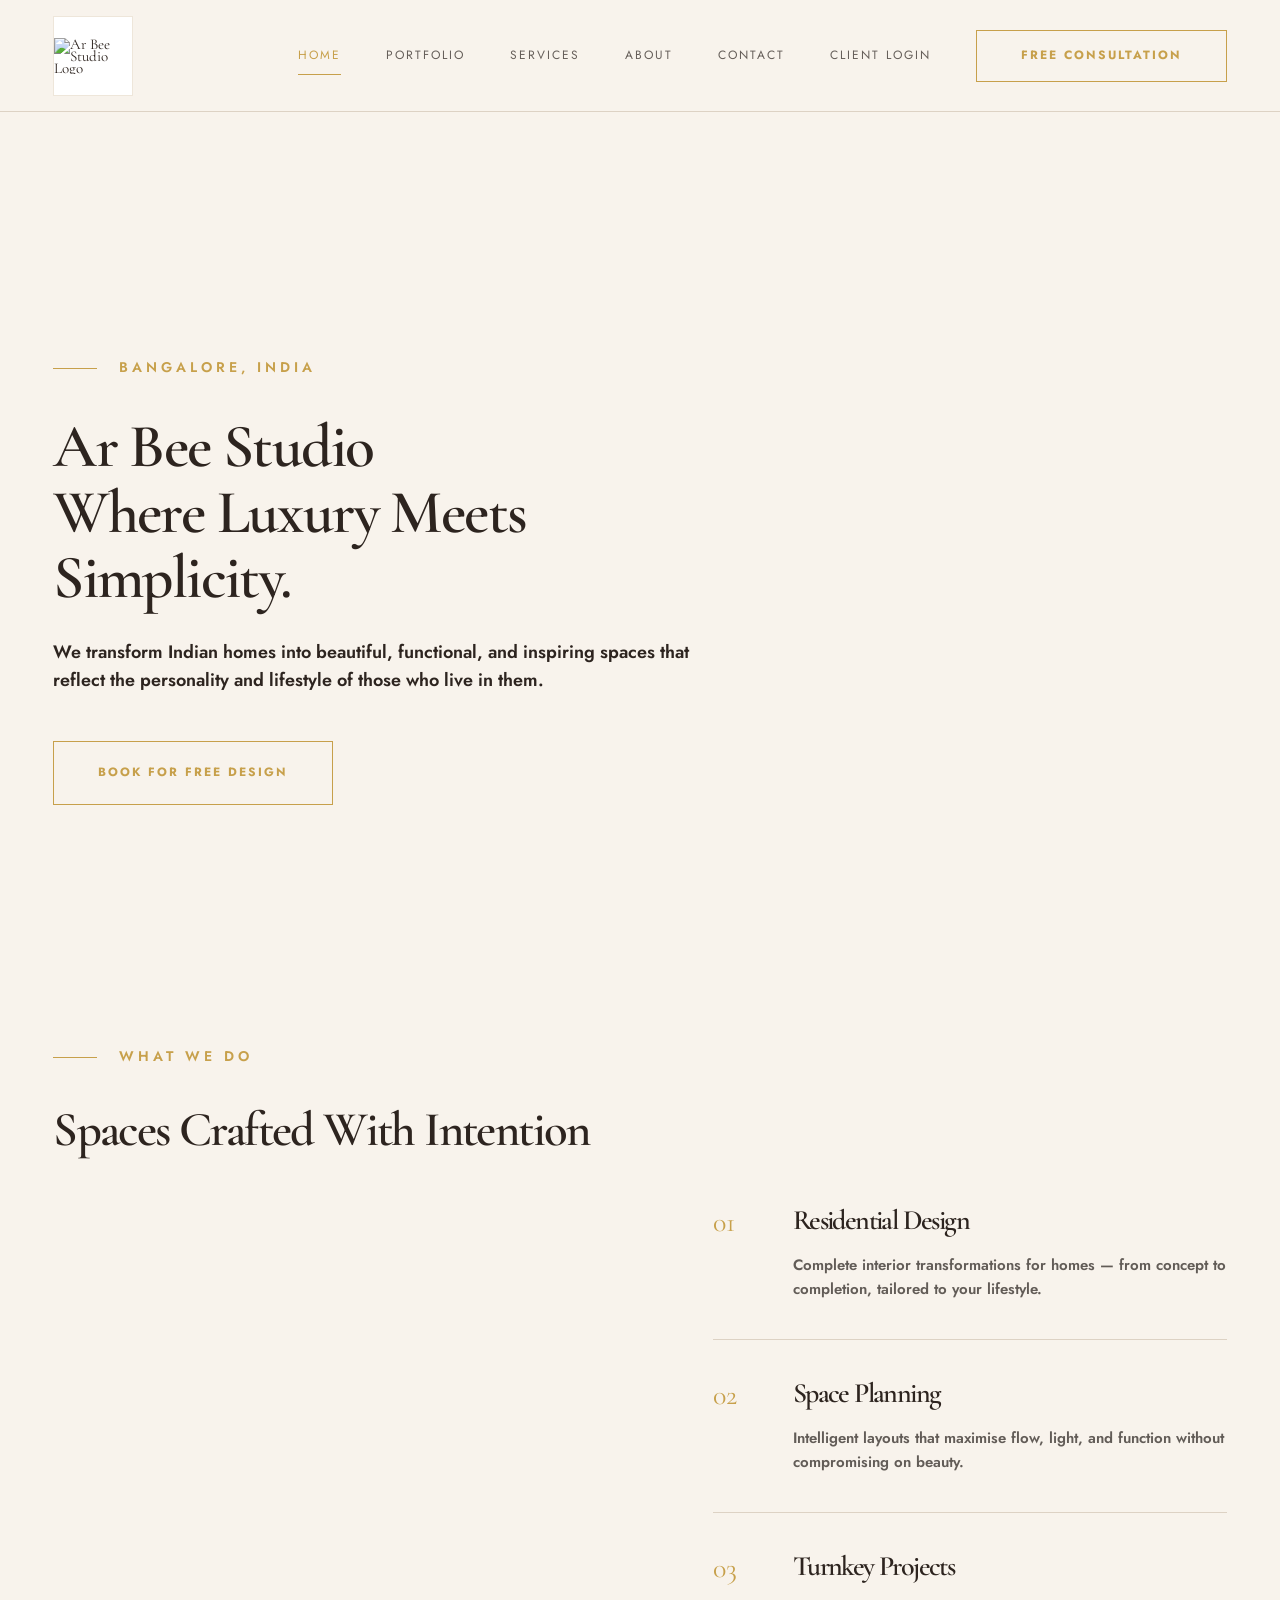
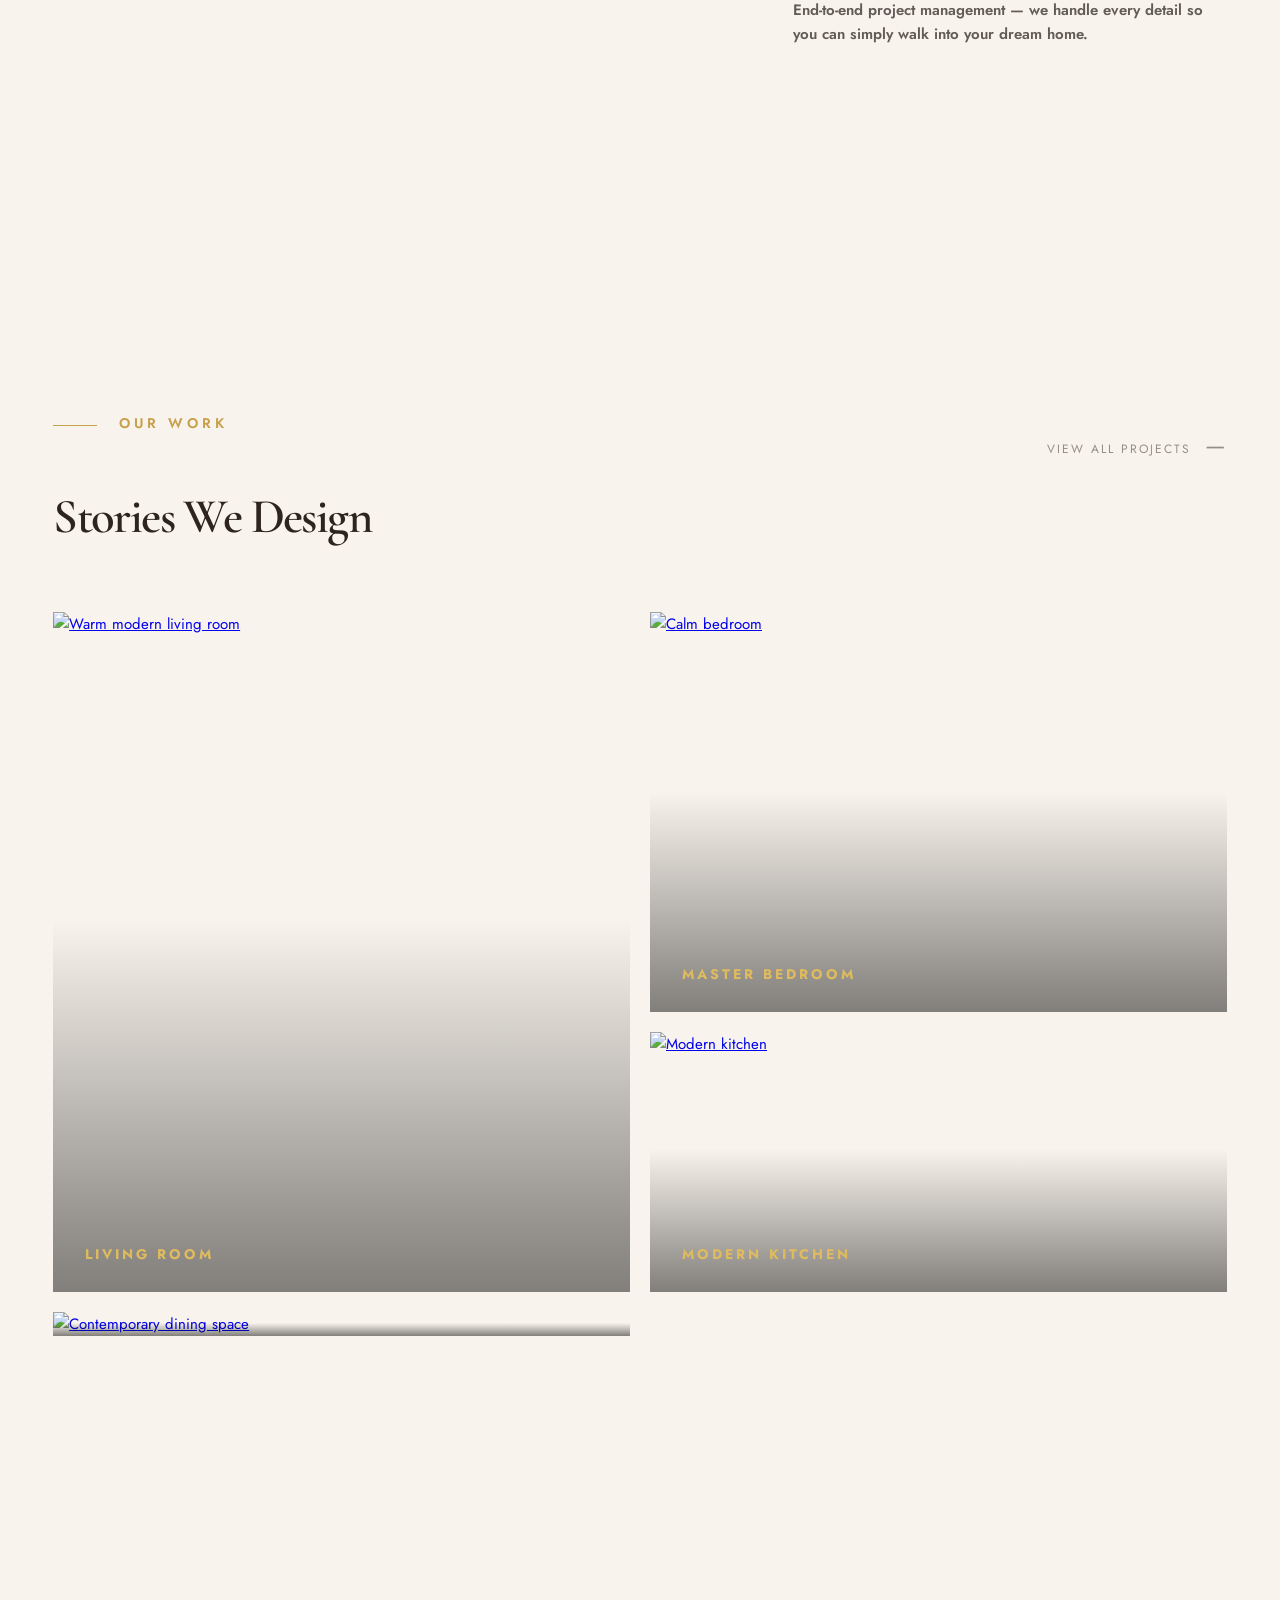
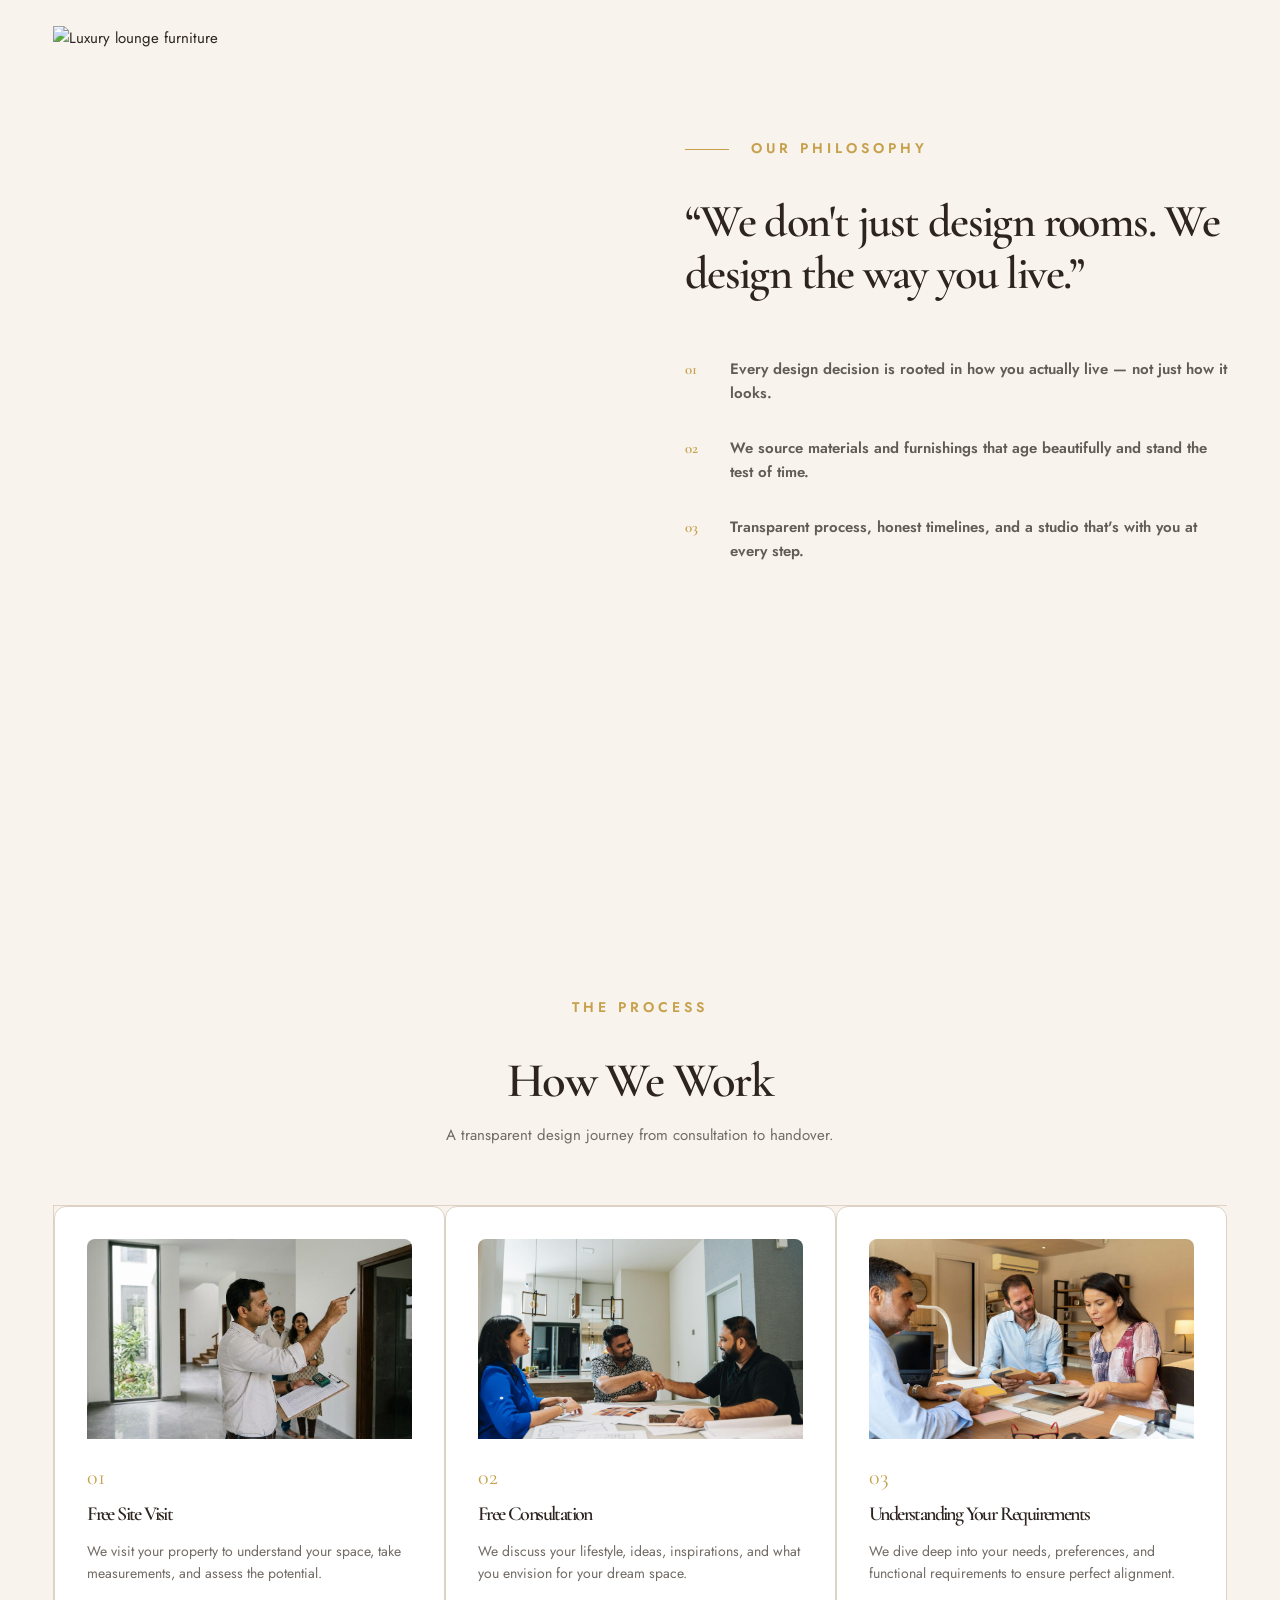
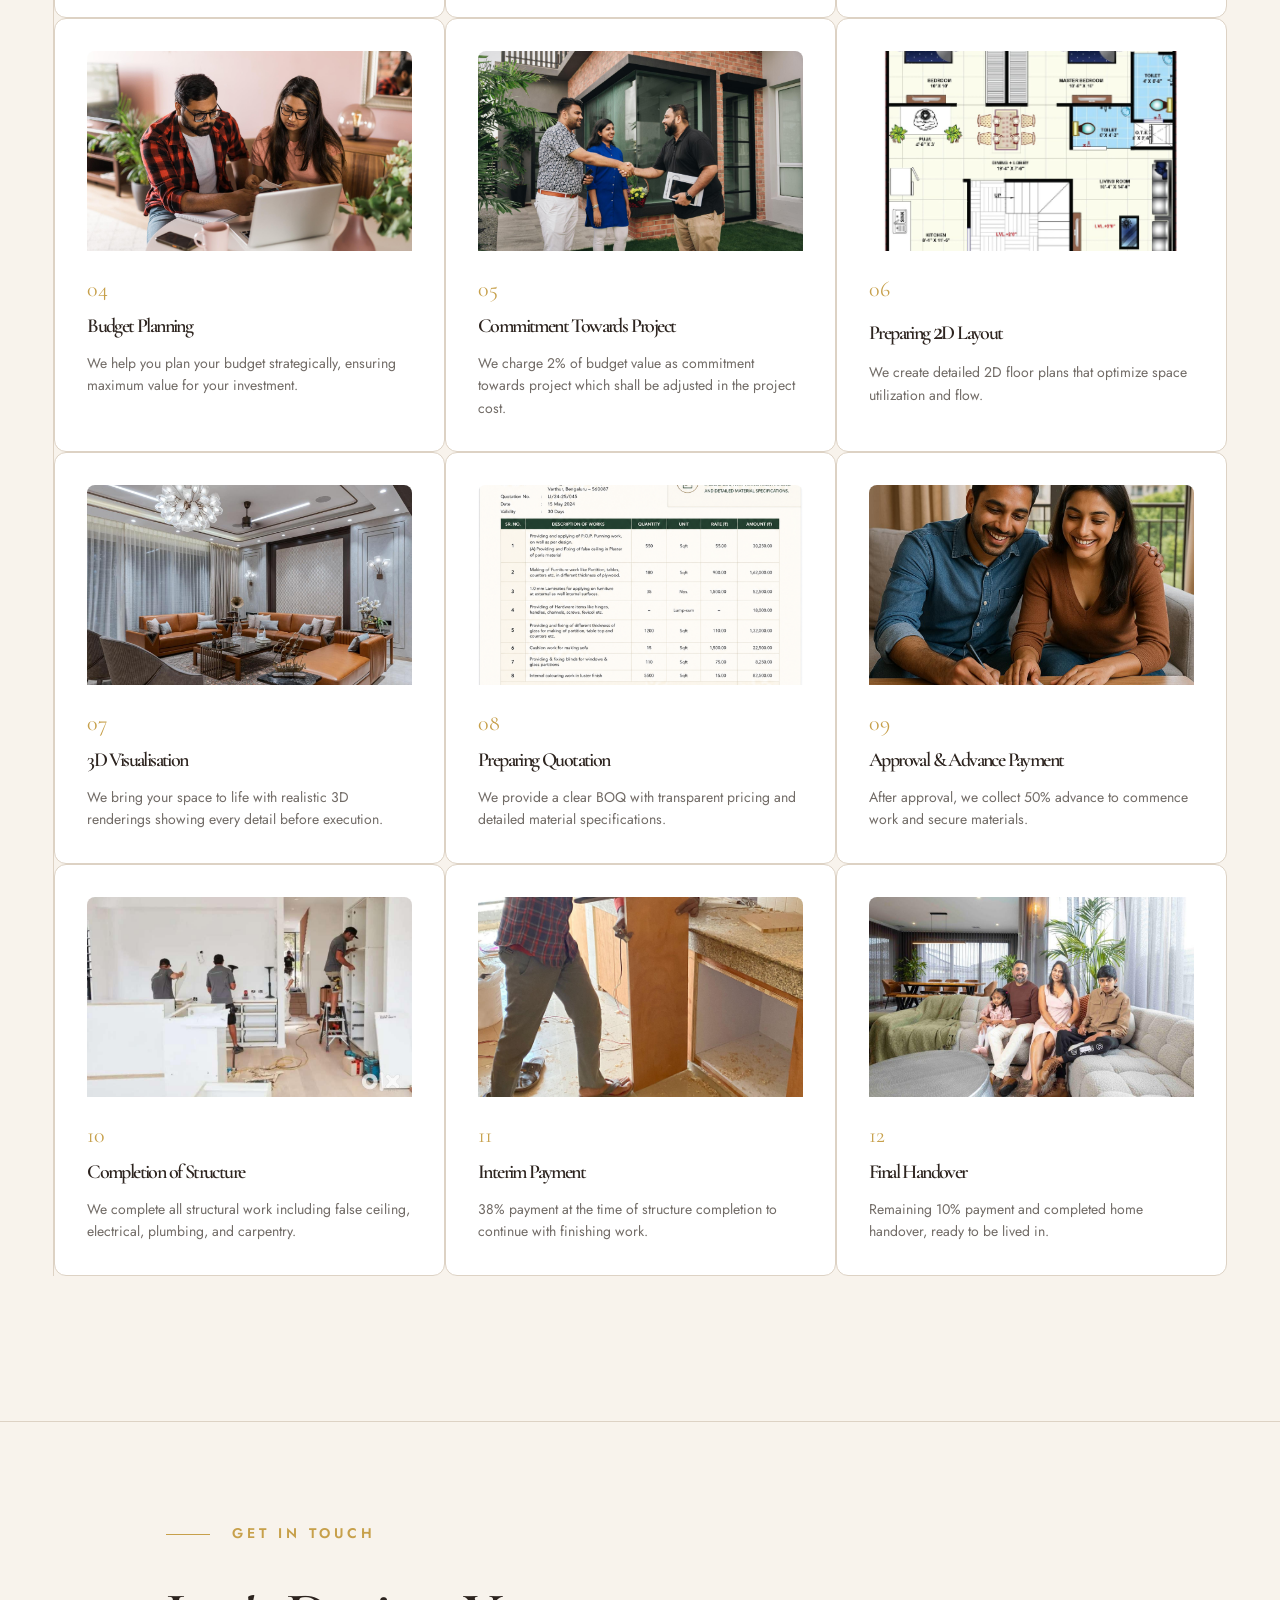
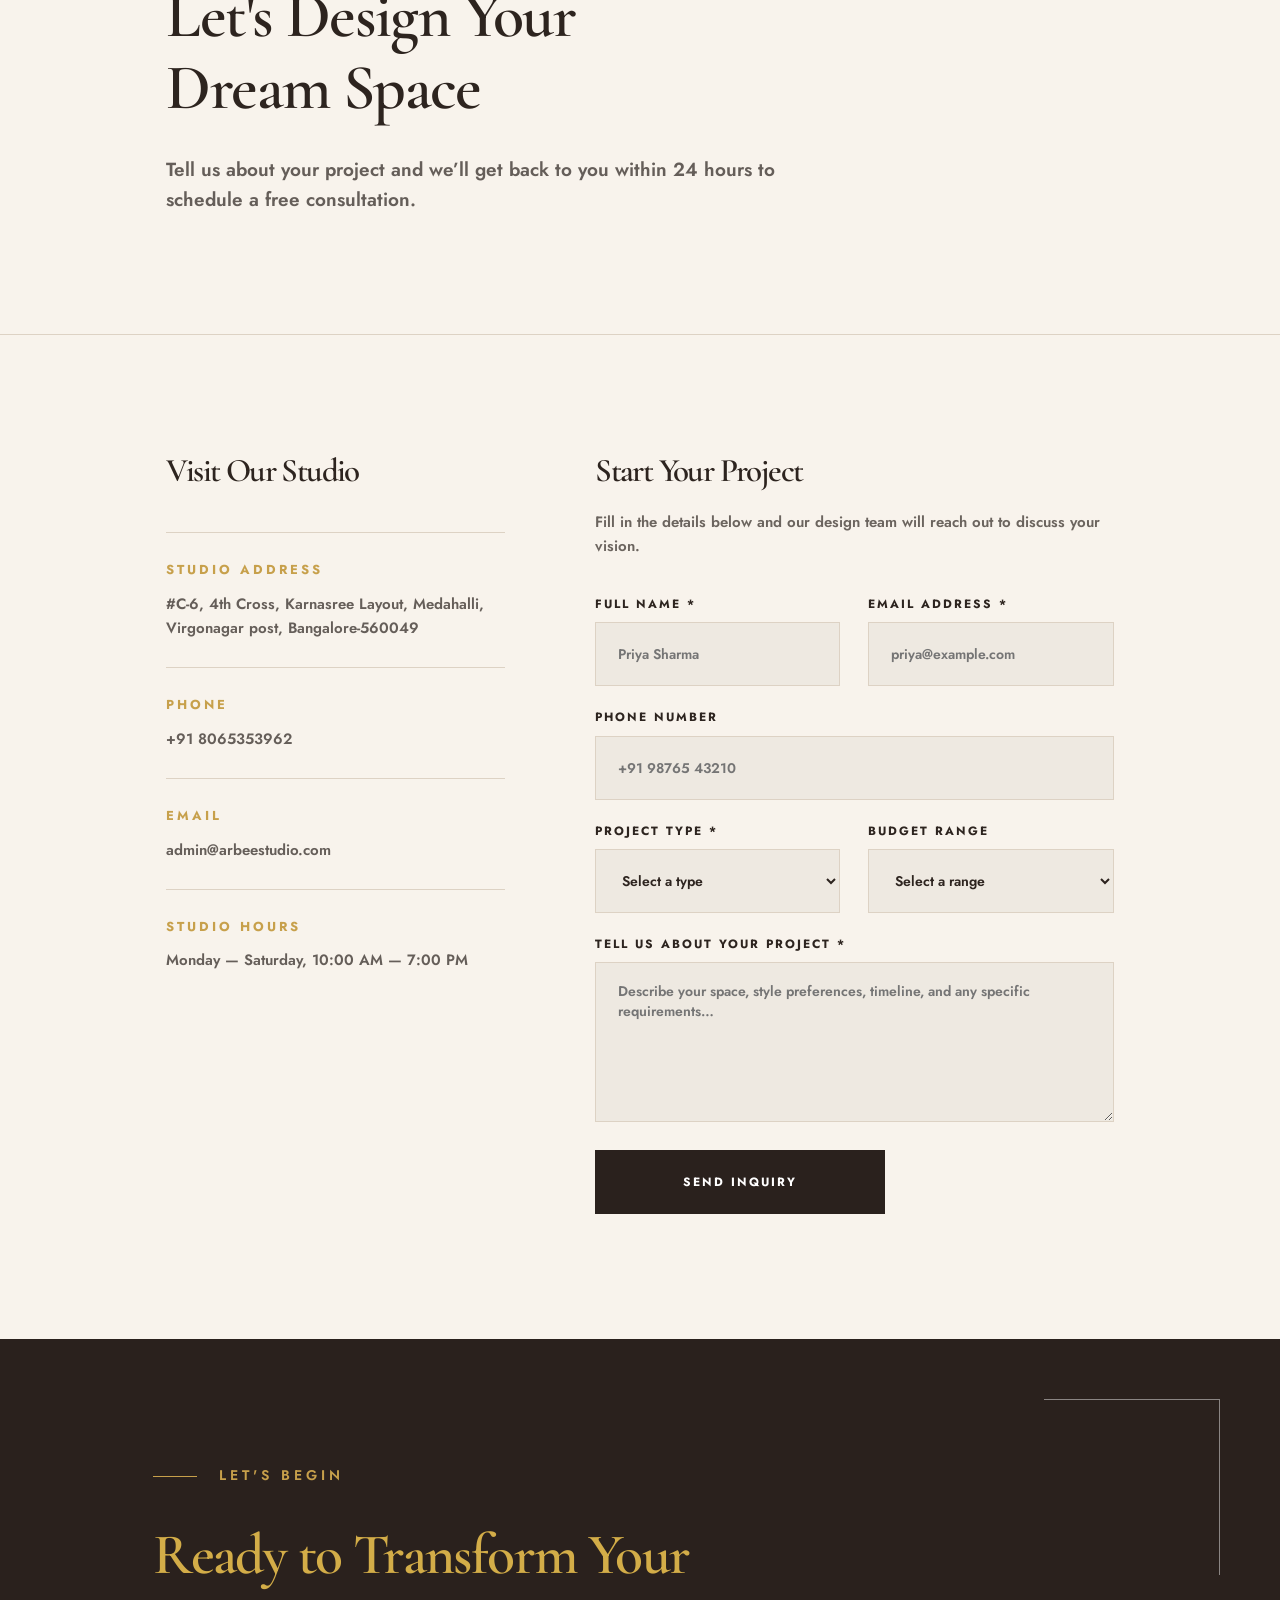
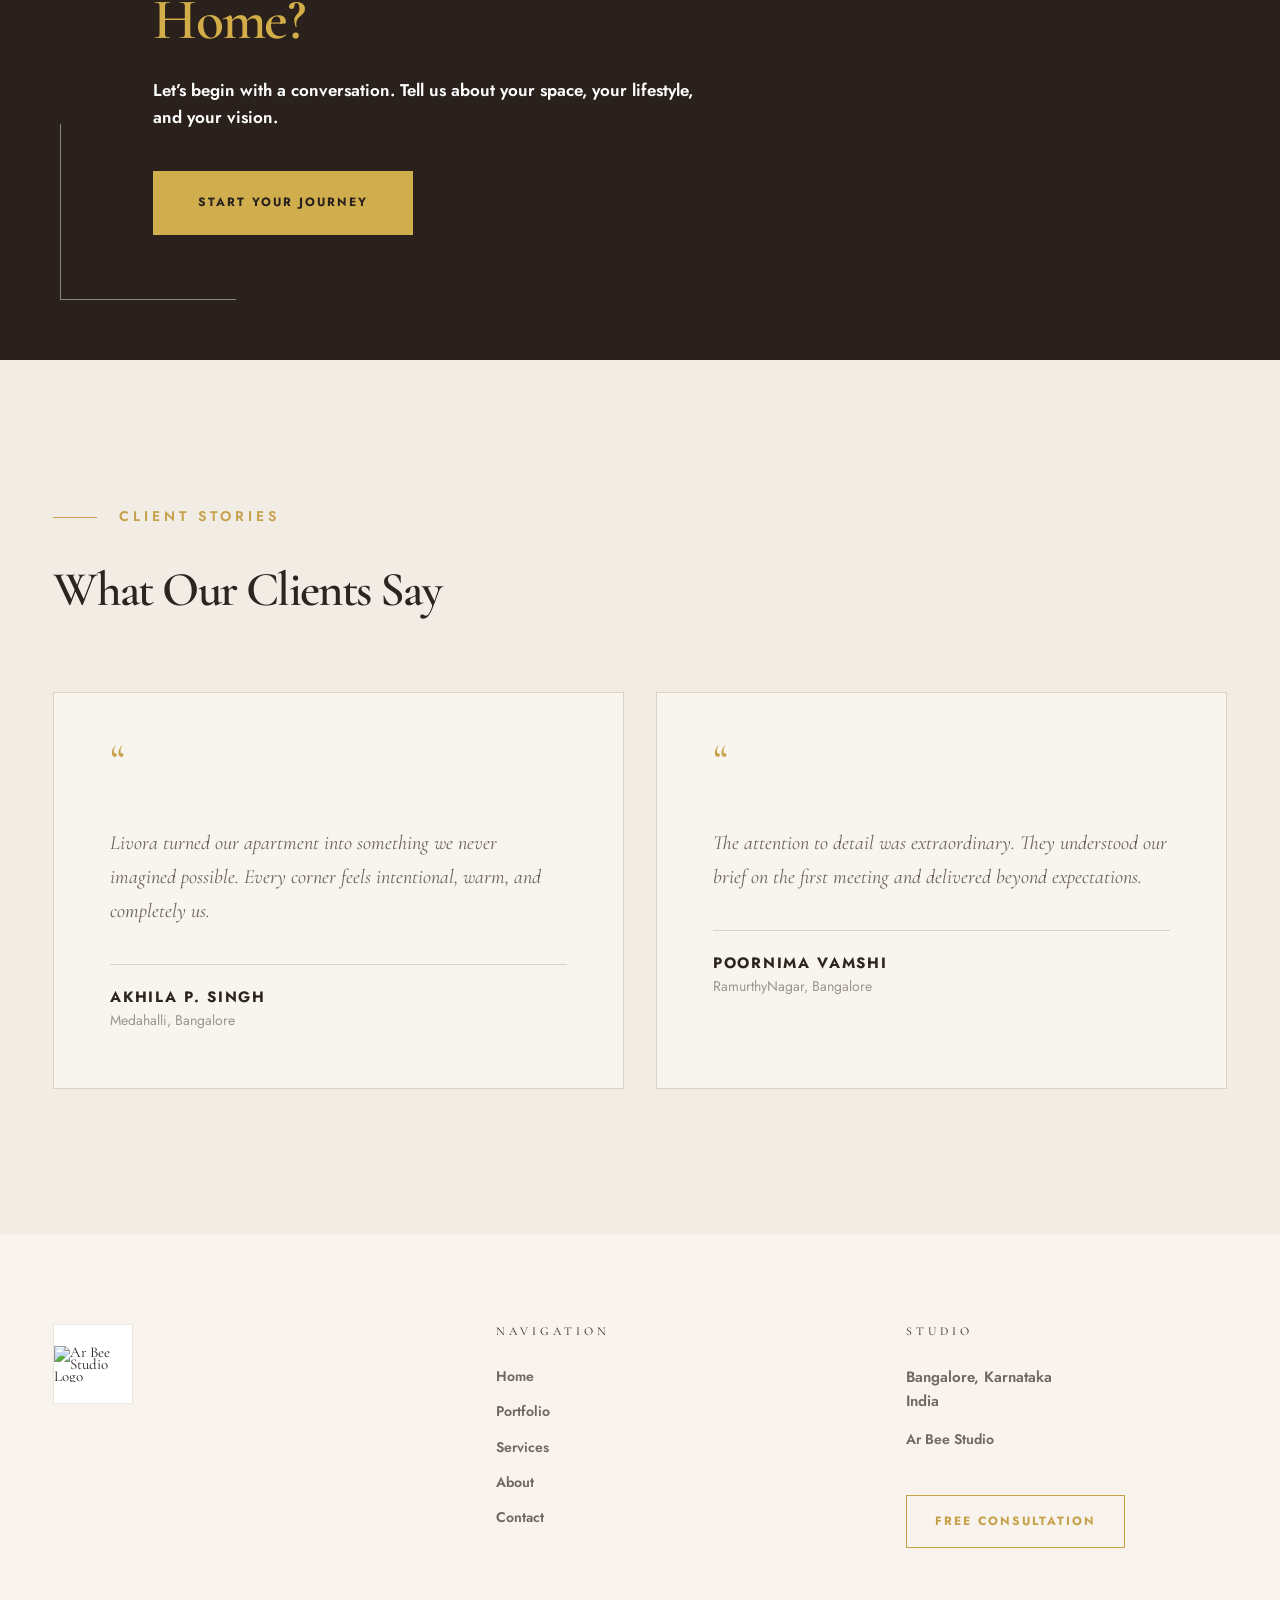
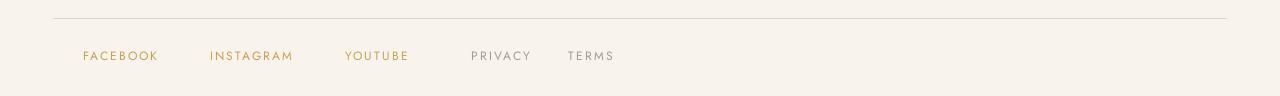
==== index.html @ 6b5a8f46 "Update index.html" ====
<!doctype html>
<html lang="en">
<head>
    <meta charset="UTF-8" />
    <meta name="viewport" content="width=device-width, initial-scale=1.0" />
    <title>Ar Bee Studio — Luxury, Made Personal</title>
    <link rel="icon" href="https://i.ibb.co/4nVFMjJH/Whats-App-Image-2026-08-18-at-19-58-03.jpg" type="image/jpeg">
    <link rel="stylesheet" href="https://cdnjs.cloudflare.com/ajax/libs/font-awesome/6.5.1/css/all.min.css" />
    <link rel="preconnect" href="https://fonts.googleapis.com" />
    <link rel="preconnect" href="https://fonts.gstatic.com" crossorigin />
    <link href="https://fonts.googleapis.com/css2?family=Cormorant+Garamond:ital,wght@0,400;0,500;0,600;1,400;1,500&family=Jost:wght@400;500;600;700&display=swap" rel="stylesheet" />
    <link rel="stylesheet" href="styles.css" />
    <link rel="stylesheet" href="font-fix.css" />

    <!-- n8n Chat Widget Styles -->
    <link href="https://cdn.jsdelivr.net/npm/@n8n/chat/dist/style.css" rel="stylesheet" />
</head>
<body>
    <div id="top" style="position:absolute; top:0; left:0; width:0; height:0;"></div>
    <header class="site-header" id="top">
<a class="brand" href="#top" aria-label="Ar Bee Studio home">
    <img src="https://i.ibb.co/4nVFMjJH/Whats-App-Image-2026-08-18-at-19-58-03.jpg" alt="Ar Bee Studio Logo" style="max-width:80px;height:auto;" />
</a>
        <button class="menu-toggle" aria-label="Open menu" aria-expanded="false">☰</button>
        <nav class="main-nav" aria-label="Main navigation">
            <a class="active" href="#top">Home</a>
            <a href="portfolio.html">Portfolio</a>
            <a href="#services">Services</a>
            <a href="#about">About</a>
            <a href="#contact">Contact</a>
                    <a href="login.html">Client Login</a>
</nav>
        <a class="button button-outline header-cta" href="#contact">Free Consultation</a>
    </header>

    <main>
        <section class="hero">
            <div class="hero-content reveal">
                <p class="eyebrow">Bangalore, India</p>
                <h1> Ar Bee Studio <br> Where Luxury Meets<br />Simplicity. </h1>
                <p class="hero-copy">We transform Indian homes into beautiful, functional, and inspiring spaces that reflect the personality and lifestyle of those who live in them.</p>
                <a class="button button-outline" href="#contact">Book for free Design</a>
            </div>
        </section>

        <section class="services section" id="services">
            <div class="section-title reveal">
                <p class="eyebrow">What we do</p>
                <h2>Spaces Crafted With Intention</h2>
            </div>
            <div class="service-list reveal">
                <article>
                    <span>01</span>
                    <div>
                        <h3>Residential Design</h3>
                        <p>Complete interior transformations for homes — from concept to completion, tailored to your lifestyle.</p>
                    </div>
                </article>
                <article>
                    <span>02</span>
                    <div>
                        <h3>Space Planning</h3>
                        <p>Intelligent layouts that maximise flow, light, and function without compromising on beauty.</p>
                    </div>
                </article>
                <article>
                    <span>03</span>
                    <div>
                        <h3>Turnkey Projects</h3>
                        <p>End-to-end project management — we handle every detail so you can simply walk into your dream home.</p>
                    </div>
                </article>
            </div>
        </section>

        <section class="portfolio section" id="portfolio">
            <div class="section-heading reveal">
                <div>
                    <p class="eyebrow">Our work</p>
                    <h2>Stories We Design</h2>
                </div>
                <a class="text-link" href="portfolio.html">View all projects <i>—</i></a>
            </div>
            <div class="gallery reveal">
                <a class="project large" href="#contact">
                    <img src="https://images.unsplash.com/photo-1600210492486-724fe5c67fb0?auto=format&fit=crop&w=1400&q=85" alt="Warm modern living room" />
                    <b>Living room</b>
                </a>
                <a class="project bedroom" href="#contact">
                    <img src="https://images.unsplash.com/photo-1616486338812-3dadae4b4ace?auto=format&fit=crop&w=1200&q=85" alt="Calm bedroom" />
                    <b>Master bedroom</b>
                </a>
                <a class="project kitchen" href="#contact">
                    <img src="https://images.unsplash.com/photo-1556912172-45b7abe8b7e1?auto=format&fit=crop&w=900&q=85" alt="Modern kitchen" />
                    <b>Modern kitchen</b>
                </a>
                <a class="project dining" href="#contact">
                    <img src="https://images.unsplash.com/photo-1617806118233-18e1de247200?auto=format&fit=crop&w=900&q=85" alt="Contemporary dining space" />
                    <b>Dining space</b>
                </a>
            </div>
        </section>

        <section class="philosophy section" id="about">
            <div class="philosophy-image reveal">
                <img src="https://i.ibb.co/kshr5vJ8/our-philosaphy-lw.webp" alt="Luxury lounge furniture" />
            </div>
            <div class="philosophy-copy reveal">
                <p class="eyebrow">Our philosophy</p>
                <h2>“We don't just design rooms. We design the way you live.”</h2>
                <ol>
                    <li>Every design decision is rooted in how you actually live — not just how it looks.</li>
                    <li>We source materials and furnishings that age beautifully and stand the test of time.</li>
                    <li>Transparent process, honest timelines, and a studio that's with you at every step.</li>
                </ol>
            </div>
        </section>

        

        <section class="process section" aria-labelledby="process-title">
    <p class="eyebrow reveal">The process</p>
    <h2 id="process-title" class="reveal">How We Work</h2>
    <p class="process-intro reveal">A transparent design journey from consultation to handover.</p>
    <div class="timeline reveal">
        <article>
            <div class="process-image"><img src="images/1.jpg" alt="Site visit"></div>
            <b>01</b>
            <h3>Free Site Visit</h3>
            <p>We visit your property to understand your space, take measurements, and assess the potential.</p>
        </article>
        <article>
            <div class="process-image"><img src="images/2.jpg" alt="Consultation"></div>
            <b>02</b>
            <h3>Free Consultation</h3>
            <p>We discuss your lifestyle, ideas, inspirations, and what you envision for your dream space.</p>
        </article>
        <article>
            <div class="process-image"><img src="images/3.jpg" alt="Requirements"></div>
            <b>03</b>
            <h3>Understanding Your Requirements</h3>
            <p>We dive deep into your needs, preferences, and functional requirements to ensure perfect alignment.</p>
        </article>
        <article>
            <div class="process-image"><img src="images/4.jpg" alt="Budget"></div>
            <b>04</b>
            <h3>Budget Planning</h3>
            <p>We help you plan your budget strategically, ensuring maximum value for your investment.</p>
        </article>
        <article>
            <div class="process-image"><img src="images/5.jpg" alt="Commitment"></div>
            <b>05</b>
            <h3>Commitment Towards Project</h3>
            <p>We charge 2% of budget value as commitment towards project which shall be adjusted in the project cost.</p>
        </article>
        <article>
            <div class="process-image"><img src="images/6.jpg" alt="2D Layout"></div>
            <b>06</b>
            <h3>Preparing <span style="font-size: 1.3em;">2</span>D Layout</h3>
            <p>We create detailed 2D floor plans that optimize space utilization and flow.</p>
        </article>
        <article>
            <div class="process-image"><img src="images/7.jpg" alt="3D Visualisation"></div>
            <b>07</b>
            <h3>3D Visualisation</h3>
            <p>We bring your space to life with realistic 3D renderings showing every detail before execution.</p>
        </article>
        <article>
            <div class="process-image"><img src="images/8.jpg" alt="Quotation"></div>
            <b>08</b>
            <h3>Preparing Quotation</h3>
            <p>We provide a clear BOQ with transparent pricing and detailed material specifications.</p>
        </article>
        <article>
            <div class="process-image"><img src="images/9.jpg" alt="Advance"></div>
            <b>09</b>
            <h3>Approval & Advance Payment</h3>
            <p>After approval, we collect 50% advance to commence work and secure materials.</p>
        </article>
        <article>
            <div class="process-image"><img src="images/10.jpg" alt="Structure"></div>
            <b>10</b>
            <h3>Completion of Structure</h3>
            <p>We complete all structural work including false ceiling, electrical, plumbing, and carpentry.</p>
        </article>
        <article>
            <div class="process-image"><img src="images/11.jpg" alt="Interim Payment"></div>
            <b>11</b>
            <h3>Interim Payment</h3>
            <p>38% payment at the time of structure completion to continue with finishing work.</p>
        </article>
        <article>
            <div class="process-image"><img src="images/12.jpg" alt="Handover"></div>
            <b>12</b>
            <h3>Final Handover</h3>
            <p>Remaining 10% payment and completed home handover, ready to be lived in.</p>
        </article>
    </div>
</section>

        <section class="contact" id="contact">
            <div class="contact-intro reveal">
                <p class="eyebrow">Get in touch</p>
                <h2>Let's Design Your<br />Dream Space</h2>
                <p>Tell us about your project and we’ll get back to you within 24 hours to schedule a free consultation.</p>
            </div>
            <div class="contact-grid">
                <aside class="studio-details reveal">
                    <h3>Visit Our Studio</h3>
                    <dl>
                        <dt>Studio address</dt>
                        <dd>#C-6, 4th Cross, Karnasree Layout, Medahalli, Virgonagar post, Bangalore-560049</dd>
                        <dt>Phone</dt>
                        <dd><a href="tel:+917204321362">+91 8065353962</a></dd>
                        <dt>Email</dt>
                        <dd><a href="mailto:admin@arbeestudio.com">admin@arbeestudio.com</a></dd>
                        <dt>Studio hours</dt>
                        <dd>Monday — Saturday, 10:00 AM — 7:00 PM</dd>
                    </dl>
                </aside>
                
                <!-- UPDATED CONTACT FORM -->
                <form class="contact-form reveal" id="inquiryForm">
                    <h3>Start Your Project</h3>
                    <p>Fill in the details below and our design team will reach out to discuss your vision.</p>
                    
                    <div class="two-col">
                        <label>
                            Full name *
                            <input id="formName" required placeholder="Priya Sharma" />
                        </label>
                        <label>
                            Email address *
                            <input id="formEmail" type="email" required placeholder="priya@example.com" />
                        </label>
                    </div>
                    <label>
                        Phone number
                        <input id="formPhone" type="tel" placeholder="+91 98765 43210" />
                    </label>
                    <div class="two-col">
                        <label>
                            Project type *
                            <select id="formProject" required>
                                <option value="">Select a type</option>
                                <option>Residential design</option>
                                <option>Space planning</option>
                                <option>Turnkey project</option>
                            </select>
                        </label>
                        <label>
                            Budget range
                            <select id="formBudget">
                                <option value="">Select a range</option>
                                <option>₹5–10 lakh</option>
                                <option>₹10–25 lakh</option>
                                <option>₹25 lakh+</option>
                            </select>
                        </label>
                    </div>
                    <label>
                        Tell us about your project *
                        <textarea id="formMessage" required placeholder="Describe your space, style preferences, timeline, and any specific requirements…"></textarea>
                    </label>
                    
                    <button class="button button-dark" type="submit" id="submitBtn">Send inquiry</button>
                    
                    <!-- This will be replaced on success -->
                    <div id="form-status-container" aria-live="polite" style="margin-top: 15px;"></div>
                </form>
            </div>
        </section>

        <section class="cta">
            <div class="reveal">
                <p class="eyebrow">Let's begin</p>
                <h2>Ready to Transform Your<br />Home?</h2>
                <p>Let’s begin with a conversation. Tell us about your space, your lifestyle, and your vision.</p>
                <a class="button button-gold" href="#contact">Start your journey</a>
            </div>
        </section>
    <section class="testimonials section">
            <p class="eyebrow reveal">Client stories</p>
            <h2 class="reveal">What Our Clients Say</h2>
            <div class="testimonial-grid reveal">
                <blockquote>
                    <em>“</em>
                    <p>Livora turned our apartment into something we never imagined possible. Every corner feels intentional, warm, and completely us.</p>
                    <footer>
                        <strong>Akhila P. Singh</strong>
                        <small>Medahalli, Bangalore</small>
                    </footer>
                </blockquote>
                <blockquote>
                    <em>“</em>
                    <p>The attention to detail was extraordinary. They understood our brief on the first meeting and delivered beyond expectations.</p>
                    <footer>
                        <strong>Poornima Vamshi</strong>
                        <small>RamurthyNagar, Bangalore</small>
                    </footer>
                </blockquote>
            </div>
        </section></main>

    <footer class="site-footer">
        <div class="footer-main">
<a class="brand" href="#top" aria-label="Ar Bee Studio home">
    <img src="https://i.ibb.co/4nVFMjJH/Whats-App-Image-2026-08-18-at-19-58-03.jpg" alt="Ar Bee Studio Logo" style="max-width:80px;height:auto;" />
</a>
            <div>
                <h4>Navigation</h4>
                <a href="#top">Home</a>
                <a href="#portfolio">Portfolio</a>
                <a href="#services">Services</a>
                <a href="#about">About</a>
                <a href="#contact">Contact</a>
            </div>
            <div>
                <h4>Studio</h4>
                <p>Bangalore, Karnataka<br />India</p>
                <a href="mailto:livorainteriors62@gmail.com">Ar Bee Studio</a>
                <a class="button button-outline" href="#contact">Free Consultation</a>
            </div>
        </div>
        <div class="footer-bottom">
                        <span>
                <a href="https://www.facebook.com/LivoraInteriors" target="_blank" style="color:#c7a04b; text-decoration:none; margin-right:15px;">Facebook</a>
                <a href="https://www.instagram.com/livora_interiors62/" target="_blank" style="color:#c7a04b; text-decoration:none; margin-right:15px;">Instagram</a>
                <a href="https://www.youtube.com/@livorainteriors-62" target="_blank" style="color:#c7a04b; text-decoration:none; margin-right:25px;">YouTube</a>
                <a href="#">Privacy</a>
                <a href="#">Terms</a>
            </span>
        </div>
    </footer>

    <script src="app.js"></script>

    <!-- Supabase JS Library -->
    <script src="https://cdn.jsdelivr.net/npm/@supabase/supabase-js@2"></script>
    <!-- Auth & Supabase Config -->
    <script src="supabaseClient.js"></script>

    <!-- Supabase Form Handler (REPLACED with hide-and-thank-you) -->
    <script>
    document.addEventListener("DOMContentLoaded", function() {
        const form = document.getElementById("inquiryForm");
        if (!form) return;
        
        form.addEventListener("submit", async function(e) {
            e.preventDefault();
            
            const statusContainer = document.getElementById("form-status-container");
            const submitBtn = document.getElementById("submitBtn");
            
            statusContainer.innerHTML = '<p style="color: var(--gold); font-weight:600;">Sending...</p>';
            submitBtn.disabled = true;
            submitBtn.style.opacity = '0.6';

            const name = document.getElementById("formName").value.trim();
            const email = document.getElementById("formEmail").value.trim();
            const phone = document.getElementById("formPhone").value.trim();
            const project = document.getElementById("formProject").value;
            const budget = document.getElementById("formBudget").value;
            const message = document.getElementById("formMessage").value.trim();

            // Send to Supabase 'inquiries' table
            const { error } = await window._supabaseClient
                .from('inquiries')
                .insert([{ 
                    full_name: name, 
                    email: email, 
                    phone: phone, 
                    project_type: project, 
                    budget_range: budget, 
                    message: message 
                }]);

            if (error) {
                statusContainer.innerHTML = `<p style="color: #bf3131; font-weight:600;">Error: ${error.message}</p>`;
                submitBtn.disabled = false;
                submitBtn.style.opacity = '1';
            } else {
                // REPLACE THE ENTIRE FORM WITH A THANK YOU MESSAGE
                form.innerHTML = `
                    <div style="text-align: center; padding: 50px 0 20px 0;">
                        <i class="fas fa-check-circle" style="font-size: 70px; color: var(--gold); margin-bottom: 25px;"></i>
                        <h3 style="font-family: 'Cormorant Garamond', serif; font-size: 38px; color: var(--dark); margin: 0 0 15px;">Thank You!</h3>
                        <p style="color: var(--muted); font-weight: 500; font-size: 17px; line-height: 1.6; max-width: 460px; margin: 0 auto;">
                            Your inquiry has been received. We’ll be in touch shortly.
                        </p>
                    </div>
                `;
            }
        });
    });
    </script>

    <!-- ================= n8n CHAT WIDGET ================= -->
    <script type="module">
      import { createChat } from 'https://cdn.jsdelivr.net/npm/@n8n/chat/dist/chat.bundle.es.js';

      createChat({
        webhookUrl: 'https://arbeestudio.app.n8n.cloud/webhook/7dfadb26-a32a-4644-be24-6f847e6f29b2/chat',

        // 'window' = floating bubble (default). Use 'fullscreen' for a full-page chat.
        mode: 'window',

        // Show the greeting screen before the first message
        showWelcomeScreen: false,

        // Messages the bot "says" when the chat opens
        initialMessages: [
          'Hi there! 👋',
          'Welcome to Ar Bee Studio. Tell us about your space and we’ll help you get started.'
        ],

        // Labels / language
        i18n: {
          en: {
            title: 'Ar Bee Studio',
            subtitle: 'Interior Design Assistant',
            inputPlaceholder: 'Type your message…',
            getStarted: 'Start a chat',
            footer: '',
            closeButtonTooltip: 'Close chat'
          }
        },

        // Optional: turn off file uploads if your workflow doesn't handle them
        // enableFileUploads: false,
      });
    </script>
    <!-- =================================================== -->
</body>
</html>
---- styles.css ----
:root{--cream:#f8f3ec;--ink:#2d241f;--gold:#c7a04b;--line:#ddd2c4;--dark:#2a211d;--muted:#716b66}*{box-sizing:border-box}html{scroll-behavior:smooth}body{margin:0;background:var(--cream);color:var(--ink);font-family:"DM Sans",sans-serif;font-size:16px;line-height:1.6}.site-header{height:112px;padding:0 clamp(28px,4.15vw,83px);border-bottom:1px solid var(--line);background:rgba(248,243,236,.96);display:flex;align-items:center;justify-content:space-between;position:sticky;z-index:20;top:0;transition:box-shadow .25s}.site-header.scrolled{box-shadow:0 4px 20px #2d241f0d}.brand{width:80px;height:80px;background:#fff;border:1px solid #eee6da;border-radius:0;display:flex;flex-direction:column;align-items:center;justify-content:center;text-decoration:none;color:var(--ink);font-family:"Playfair Display",serif;line-height:.8}.brand span{font-size:41px;color:#40352b}.brand small{font-family:"DM Sans",sans-serif;font-size:6px;line-height:1.1;letter-spacing:.7px;text-align:center;margin-top:2px}.main-nav{display:flex;gap:45px;margin-left:120px}.main-nav a,.text-link{color:#655e59;text-decoration:none;text-transform:uppercase;letter-spacing:2.2px;font-size:13px;position:relative}.main-nav a:after{content:"";position:absolute;left:0;bottom:-10px;width:0;height:1px;background:var(--gold);transition:.25s}.main-nav a:hover:after,.main-nav .active:after{width:100%}.main-nav .active{color:var(--gold)}.button{display:inline-flex;justify-content:center;align-items:center;min-height:64px;padding:0 44px;text-decoration:none;text-transform:uppercase;letter-spacing:2.3px;font-size:13px;font-weight:700;transition:.25s;border:1px solid var(--gold);cursor:pointer;font-family:inherit}.button-outline{color:var(--gold);
    background:transparent}.button-outline:hover{background:var(--gold);color:var(--dark)}.header-cta{min-width:286px;height:52px;min-height:52px}.menu-toggle{display:none}.hero{min-height:calc(100vh - 112px);position:relative;display:flex;align-items:flex-end;padding:0 clamp(28px,4.15vw,83px) 95px;background:linear-gradient(90deg,rgba(248,243,236,.9) 0%,rgba(248,243,236,.68) 36%,rgba(248,243,236,.15) 100%),url("https://i.ibb.co/5hmG9r9v/Hero-background-lw.webp") center/cover}.hero-content{max-width:850px}.eyebrow{margin:0 0 36px;text-transform:uppercase;color:var(--gold);font-size:14px;letter-spacing:4px;font-weight:600}.eyebrow:before{content:"";width:44px;height:1px;background:var(--gold);display:inline-block;vertical-align:middle;margin-right:22px}.hero h1,h2,h3{font-family:"Playfair Display",serif;font-weight:400;letter-spacing:-1.6px}.hero h1{font-size:clamp(56px,5.2vw,94px);line-height:1.07;margin:0 0 28px}.hero-copy{font-size:20px;line-height:1.55;font-weight:600;max-width:650px;margin:0 0 46px}.section{padding:145px clamp(28px,4.15vw,83px)}h2{font-size:clamp(43px,4.1vw,68px);line-height:1.13;margin:0}.services{display:grid;grid-template-columns:1.06fr .94fr;gap:80px;min-height:720px}.section-title h2{max-width:760px}.service-list{padding-top:160px}.service-list article{display:grid;grid-template-columns:80px 1fr;padding:0 0 38px;margin-bottom:38px;border-bottom:1px solid var(--line)}.service-list article:last-child{border:none}.service-list span{color:var(--gold);font:28px "Playfair Display",serif}.service-list h3{font-size:28px;margin:-7px 0 10px}.service-list p{margin:0;font-weight:600;color:#625c57}.section-heading{display:flex;justify-content:space-between;align-items:flex-start;margin-bottom:67px}.section-heading .eyebrow{margin-bottom:55px}.text-link{padding-top:15px;color:#948e88}.text-link i{font-style:normal;margin-left:8px;font-size:23px}.gallery{display:grid;grid-template-columns:1fr 1fr;grid-template-rows:400px 260px;gap:20px}.project{position:relative;overflow:hidden;display:block;min-height:0}.project img{height:100%;width:100%;object-fit:cover;display:block;transition:transform .7s}.project:after{content:"";position:absolute;inset:45% 0 0;background:linear-gradient(transparent,rgba(0,0,0,.48))}.project:hover img{transform:scale(1.055)}.project b{position:absolute;z-index:1;bottom:26px;left:32px;text-transform:uppercase;color:#dfbb5e;font-size:14px;letter-spacing:3px}.large{grid-row:span 2}.philosophy{display:grid;grid-template-columns:1fr 1fr;gap:clamp(50px,7vw,130px);align-items:center}.philosophy-image{height:680px}.philosophy-image img{height:100%;width:100%;object-fit:cover}.philosophy-copy h2{font-size:clamp(42px,4vw,66px);margin-bottom:58px}.philosophy-copy ol{list-style:none;padding:0;margin:0;counter-reset:items}.philosophy-copy li{position:relative;padding-left:45px;margin:0 0 31px;font-weight:600;color:#625c57}.philosophy-copy li:before{counter-increment:items;content:"0" counter(items);position:absolute;left:0;color:var(--gold);font-family:"Playfair Display",serif}.testimonials{background:#f1ece4}.testimonials h2{margin-bottom:74px}.testimonial-grid{display:grid;grid-template-columns:1fr 1fr;gap:32px}.testimonial-grid blockquote{margin:0;border:1px solid var(--line);padding:56px;min-height:345px;background:#f8f4ee}.testimonial-grid em{font:45px "Playfair Display",serif;color:var(--gold);font-style:normal;line-height:.5}.testimonial-grid blockquote p{font:italic 20px/1.7 "Playfair Display",serif;color:#6c6159;margin:45px 0 36px}.testimonial-grid footer{border-top:1px solid var(--line);padding-top:20px;text-transform:uppercase;letter-spacing:1.7px}.testimonial-grid strong,.testimonial-grid small{display:block}.testimonial-grid small{font-size:14px;text-transform:none;letter-spacing:0;color:#9c958e}.process{text-align:center}.process .eyebrow:before{display:none}.process h2{margin-bottom:14px}.process-intro{color:var(--muted);margin:0 0 58px}.timeline{display:grid;grid-template-columns:repeat(3,1fr);text-align:left;border-top:1px solid var(--line);border-left:1px solid var(--line)}.timeline article{padding:32px;border-right:1px solid var(--line);border-bottom:1px solid var(--line);min-height:210px}.timeline b{font:22px "Playfair Display",serif;color:var(--gold)}.timeline h3{font-size:25px;margin:13px 0 8px}.timeline p{font-size:14px;margin:0;color:var(--muted)}.contact{border-top:1px solid var(--line)}.contact-intro{padding:100px max(13vw,28px);border-bottom:1px solid var(--line)}.contact-intro h2{font-size:clamp(60px,6vw,98px);margin-bottom:30px}.contact-intro>p:last-child{max-width:690px;font-weight:600;font-size:19px;color:#655e59}.contact-grid{display:grid;grid-template-columns:.85fr 1.3fr;gap:90px;padding:110px max(13vw,28px)}.studio-details h3,.contact-form h3{font-size:33px;margin:0 0 34px}.studio-details dl{margin:0}.studio-details dt{border-top:1px solid var(--line);padding-top:27px;margin-top:27px;text-transform:uppercase;letter-spacing:3px;color:var(--gold);font-size:13px;font-weight:bold}.studio-details dd{margin:11px 0 0;font-weight:600;color:#655e59}.studio-details a{color:inherit;text-decoration:none}.contact-form>p{font-weight:600;color:#6b645e;margin:-22px 0 37px}.contact-form label{font-size:13px;text-transform:uppercase;letter-spacing:2px;font-weight:700;display:block;margin-bottom:22px}.contact-form input,.contact-form select,.contact-form textarea{font:600 16px "DM Sans",sans-serif;text-transform:none;letter-spacing:0;color:var(--ink);background:#eee9e1;border:1px solid var(--line);width:100%;padding:18px 22px;margin-top:8px;outline-color:var(--gold)}.contact-form input,.contact-form select{height:64px}.contact-form textarea{height:160px;resize:vertical}.two-col{display:grid;grid-template-columns:1fr 1fr;gap:28px}.button-dark{background:var(--dark);color:#fff;border-color:var(--dark);min-width:290px}.button-dark:hover{background:var(--gold);border-color:var(--gold);color:var(--dark)}.form-status{margin:14px 0 0;color:#6f805d;font-weight:600}.cta{min-height:620px;background:var(--dark);color:#fff;padding:125px clamp(28px,4.15vw,83px);position:relative}.cta:after,.cta:before{content:"";position:absolute;border-color:#80662d;opacity:.45}.cta:after{width:175px;height:175px;left:66px;bottom:66px;border-left:1px solid;border-bottom:1px solid}.cta:before{width:175px;height:175px;right:68px;top:62px;border-right:1px solid;border-top:1px solid}.cta>div{position:relative;z-index:1}.cta h2{color:#d3ad48;font-size:clamp(55px,5.3vw,88px);margin-bottom:35px}.cta p:not(.eyebrow){font-size:19px;font-weight:600;max-width:800px;margin-bottom:52px}.button-gold{background:#d0ae4d;color:var(--dark);border-color:#d0ae4d}.button-gold:hover{background:transparent;color:#d0ae4d}.site-footer{padding:90px clamp(28px,4.15vw,83px) 30px}.footer-main{display:grid;grid-template-columns:1.1fr 1fr 1fr;gap:90px}.footer-main h4{text-transform:uppercase;font:14px "Playfair Display",serif;letter-spacing:4px;margin:0 0 27px}.footer-main a:not(.brand):not(.button){display:block;color:#706963;text-decoration:none;margin:13px 0;font-weight:600}.footer-main p{color:#706963;font-weight:600}.footer-main .button{min-height:53px;margin-top:32px;padding:0 28px}.footer-bottom{margin-top:70px;border-top:1px solid var(--line);padding-top:28px;display:flex;justify-content:space-between;color:#a29a92;text-transform:uppercase;letter-spacing:2px;font-size:13px}.footer-bottom a{color:inherit;text-decoration:none;margin-left:30px}.reveal{opacity:0;transform:translateY(22px);transition:opacity .75s ease,transform .75s ease}.reveal.visible{opacity:1;transform:none}@media(max-width:900px){.site-header{height:82px;padding:0 24px}.brand{width:58px;height:58px}.brand span{font-size:31px}.main-nav,.header-cta{display:none}.menu-toggle{display:block;border:0;background:transparent;font-size:26px;color:var(--ink)}.main-nav.open{display:flex;position:absolute;top:82px;left:0;width:100%;padding:26px;background:var(--cream);flex-direction:column;gap:18px;margin:0;border-bottom:1px solid var(--line)}.hero{min-height:720px;padding:0 28px 65px}.hero h1{font-size:58px}.hero-copy{font-size:17px}.section{padding:90px 28px}.services,.philosophy,.contact-grid{grid-template-columns:1fr;gap:45px}.service-list{padding-top:0}.section-heading{margin-bottom:38px}.section-heading .eyebrow{margin-bottom:25px}.text-link{display:none}.gallery{grid-template-rows:330px 240px 180px;grid-template-columns:1fr 1fr}.large{grid-column:span 2;grid-row:span 1}.bedroom{grid-column:span 2}.philosophy-image{height:470px}.testimonial-grid,.two-col{grid-template-columns:1fr}.timeline{grid-template-columns:1fr 1fr}.contact-intro,.contact-grid{padding:75px 28px}.footer-main{grid-template-columns:1fr 1fr;gap:45px}.footer-main>.brand{grid-column:span 2}.cta{min-height:510px;padding:80px 28px}.cta:before{display:none}}@media(max-width:540px){.hero h1{font-size:48px}.button{width:100%;padding:0 15px}.gallery{display:block}.project{height:270px;margin-bottom:14px}.testimonial-grid blockquote{padding:35px;min-height:auto}.timeline{grid-template-columns:1fr}.footer-main{grid-template-columns:1fr}.footer-main>.brand{grid-column:auto}.footer-bottom{flex-direction:column;gap:16px}.footer-bottom a{margin:0 18px 0 0}.contact-intro h2{font-size:58px}.cta h2{font-size:51px}}

/* --- REDUCED FONT SIZE TWEAKS --- */

/* Reduce overall body text */
body {
    font-size: 15px;
}

/* Reduce Headings slightly */
.hero h1 {
    font-size: clamp(48px, 4.8vw, 84px);
}
h2 {
    font-size: clamp(38px, 3.8vw, 60px);
}
h3 {
    font-size: 24px;
}

/* Reduce Navigation & Buttons */
.main-nav a, .text-link, .button {
    font-size: 12px;
    letter-spacing: 2px;
}
.header-cta {
    min-width: 230px;
}

/* Reduce Hero & Philosophy text */
.hero-copy {
    font-size: 18px;
}
.philosophy-copy h2 {
    font-size: clamp(36px, 3.6vw, 58px);
}

/* Reduce Footer */
.footer-main h4 {
    font-size: 12px;
}
.footer-main a:not(.brand):not(.button) {
    font-size: 14px;
}
.footer-bottom {
    font-size: 12px;
}
.contact-form label {
    font-size: 12px;
}
.contact-form input, .contact-form select, .contact-form textarea {
    font-size: 14px;
}
.contact-intro h2 {
    font-size: clamp(50px, 5vw, 85px);
}

/* --- CTA SQUARE LINE & TEXT ALIGNMENT FIX --- */

/* Bring the left square line inward so it frames the text tightly */
.cta:after {
    left: 60px !important; 
    bottom: 60px !important;
}

/* Bring the top-right square line inward so it balances */
.cta:before {
    right: 60px !important;
    top: 60px !important;
}

/* Give the text a left margin so it steps inside the frame */
.cta > div {
    max-width: 700px;
    margin-left: 100px; /* This pushes the text rightward to sit near the line */
}

/* Tweak the text so it fits elegantly */
.cta h2 {
    font-size: clamp(44px, 4.5vw, 76px);
    margin-bottom: 24px;
}
.cta p:not(.eyebrow) {
    font-size: 17px;
    max-width: 550px;
    margin-bottom: 40px;
}

.process .timeline article {
    display: flex;
    flex-direction: column;
    padding: 32px;
    background: #fff;
    border-radius: 12px;
    transition: transform 0.3s ease;
    border: 1px solid var(--line);
}
.process .timeline article:hover {
    transform: translateY(-5px);
    box-shadow: 0 10px 30px rgba(0,0,0,0.08);
}
.process-image {
    width: 100%;
    height: 200px;
    overflow: hidden;
    border-radius: 8px 8px 0 0;
    margin-bottom: 15px;
}
.process-image img {
    width: 100%;
    height: 100%;
    object-fit: cover;
    transition: transform 0.5s ease;
}
.process .timeline article:hover .process-image img {
    transform: scale(1.05);
}
.process .timeline article b {
    font: 22px "Cormorant Garamond", serif;
    color: var(--gold);
    margin-top: 10px;
}
.process .timeline article h3 {
    font-size: 20px;
    margin: 8px 0 10px;
    font-weight: 600;
}
.process .timeline article p {
    font-size: 14px;
    margin: 0;
    color: var(--muted);
    line-height: 1.6;
}
@media (max-width: 900px) {
    .timeline {
        grid-template-columns: 1fr 1fr;
    }
}
@media (max-width: 540px) {
    .timeline {
        grid-template-columns: 1fr;
    }
    .process-image {
        height: 180px;
    }
}
---- font-fix.css ----
/* Exact type families inspected from the supplied Airo reference. */
body,.contact-form input,.contact-form select,.contact-form textarea{font-family:"Jost",-apple-system,system-ui,sans-serif}
.brand,.hero h1,h2,h3,.service-list span,.philosophy-copy li:before,.testimonial-grid em,.testimonial-grid blockquote p,.timeline b,.footer-main h4{font-family:"Cormorant Garamond",Georgia,serif}
.hero h1,h2,h3{font-weight:600}
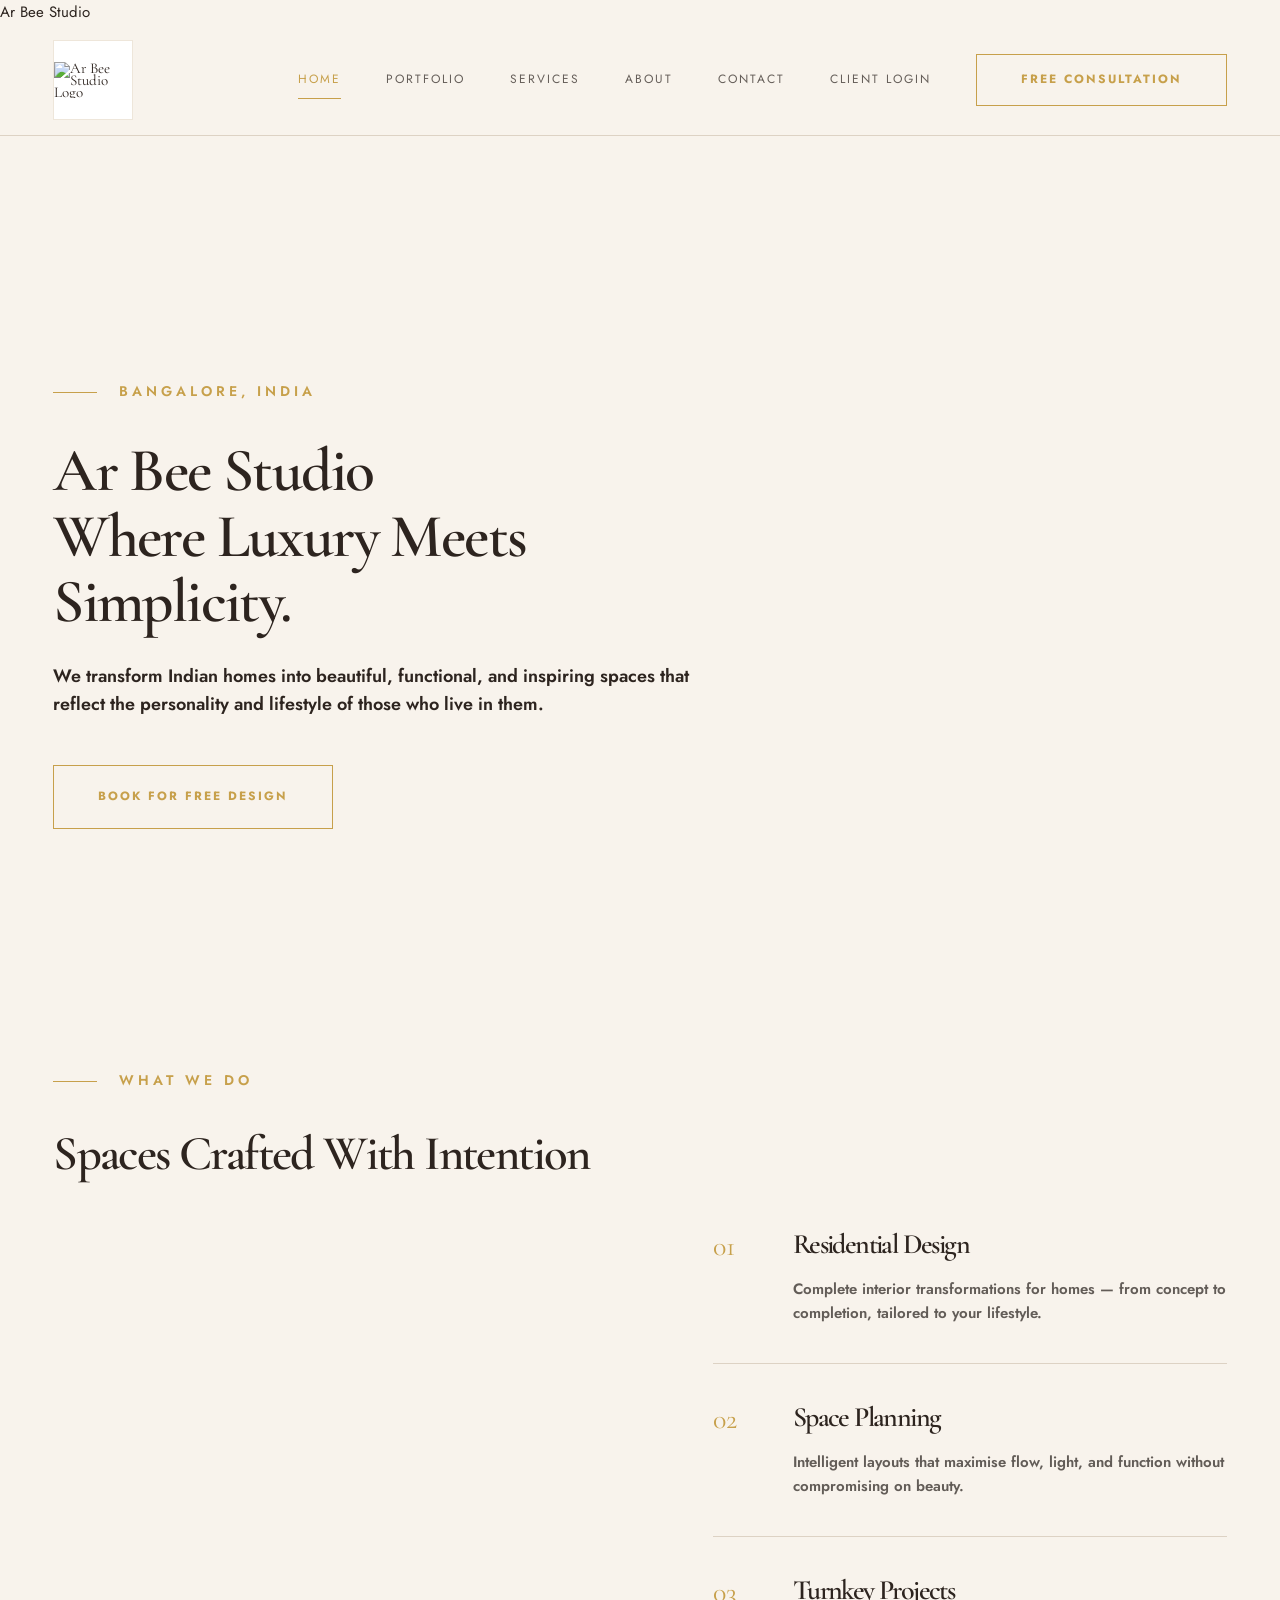
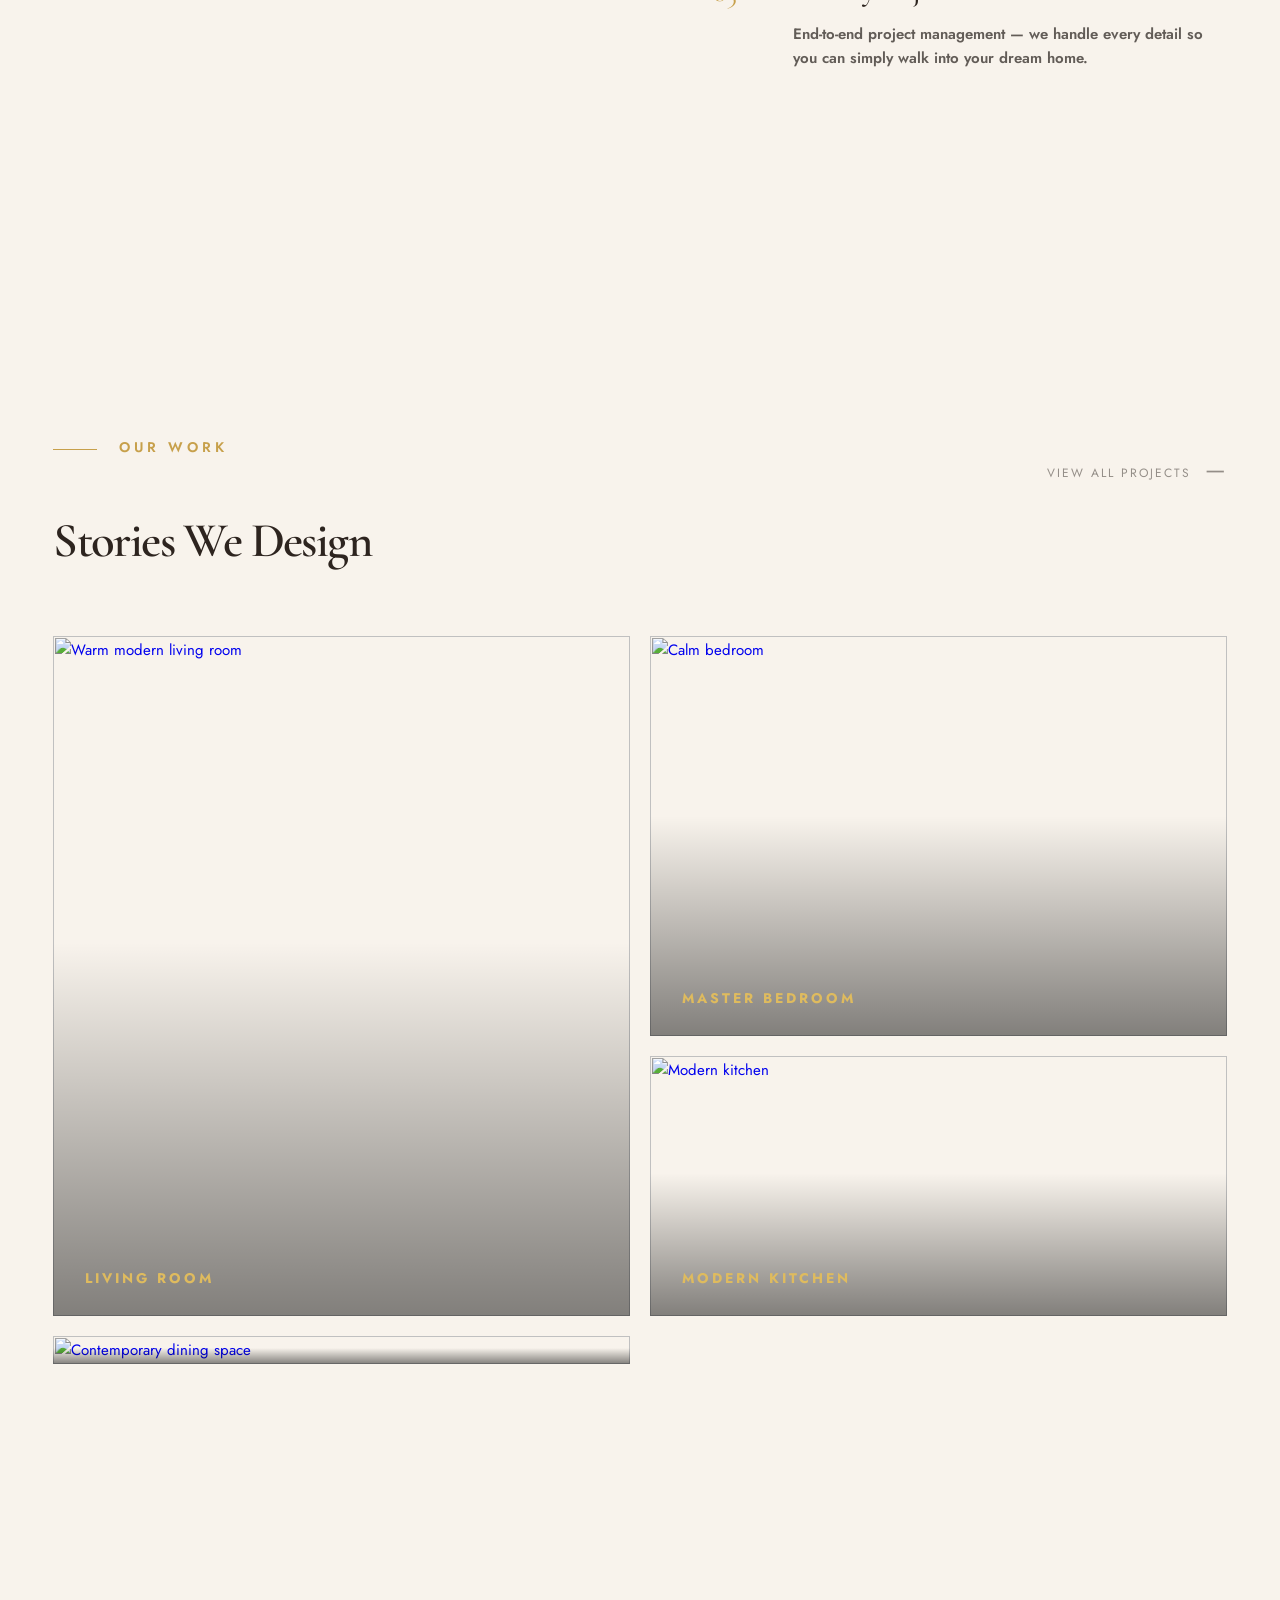
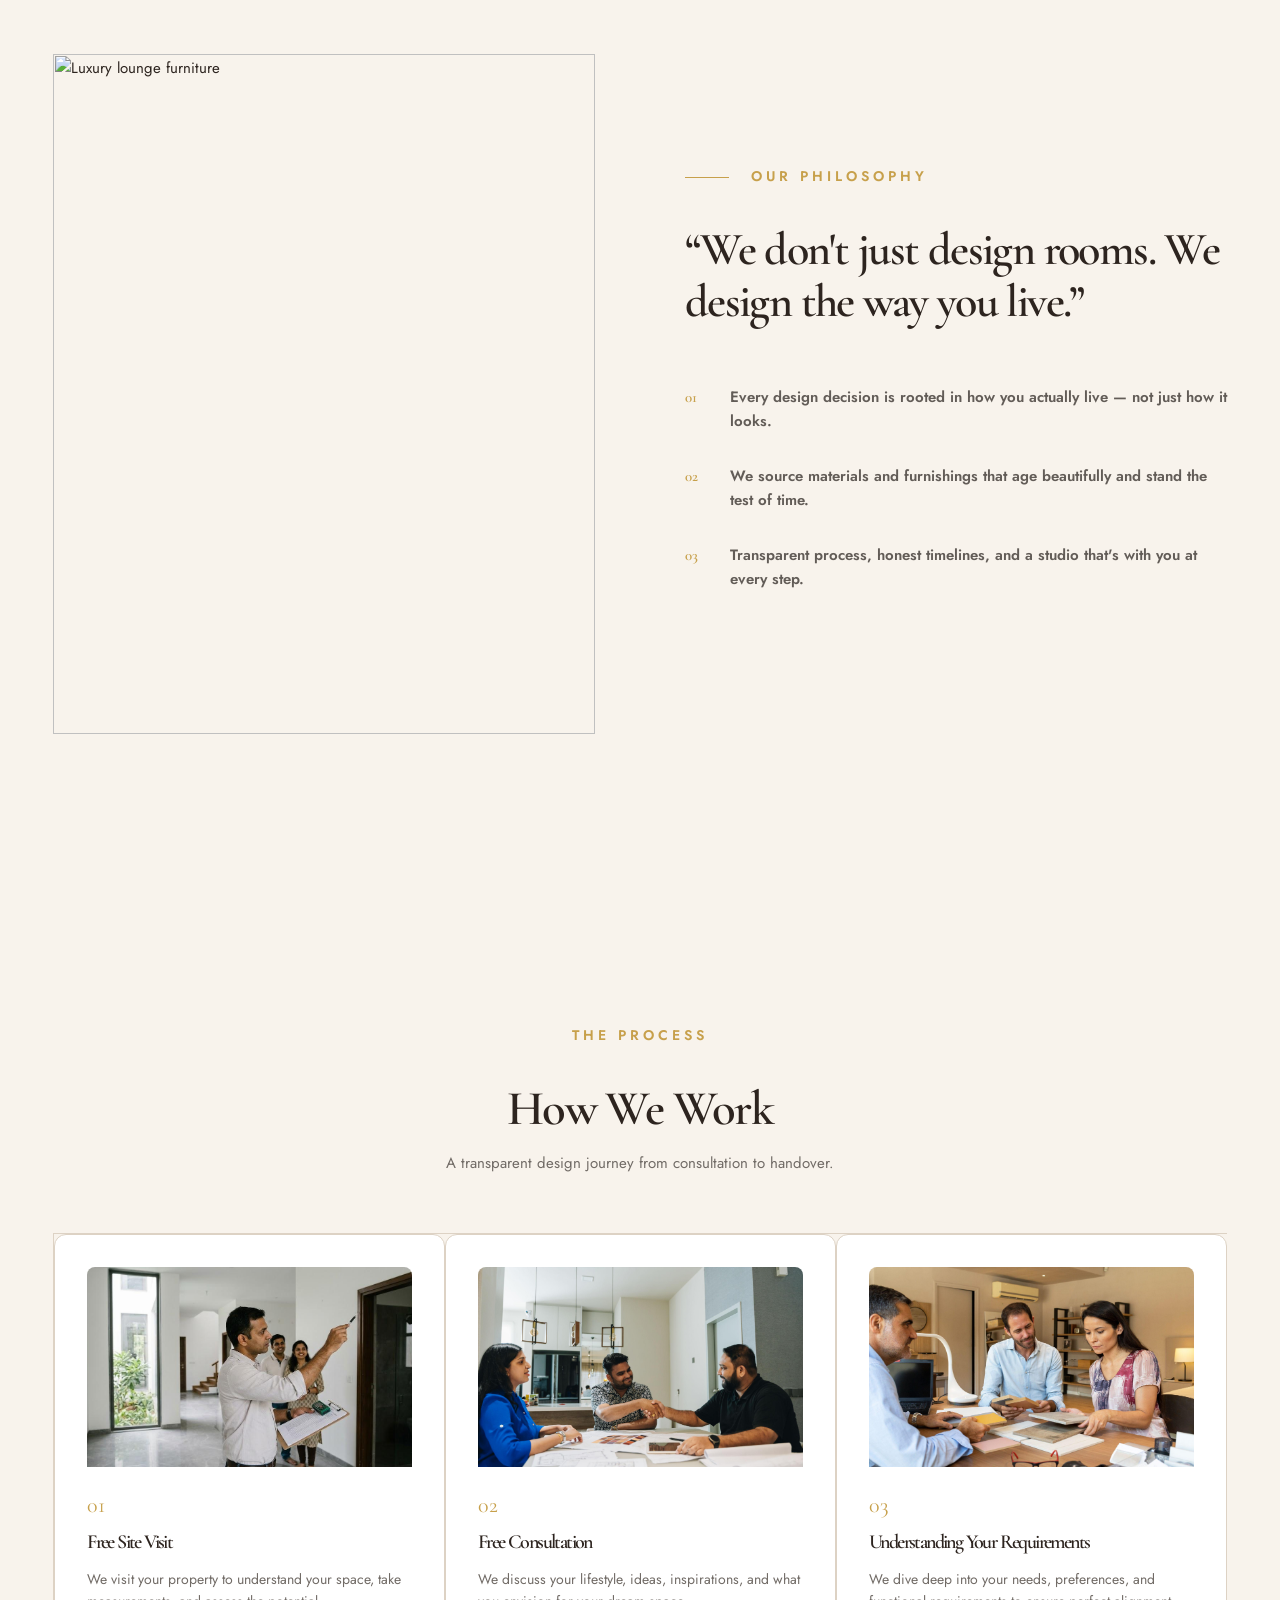
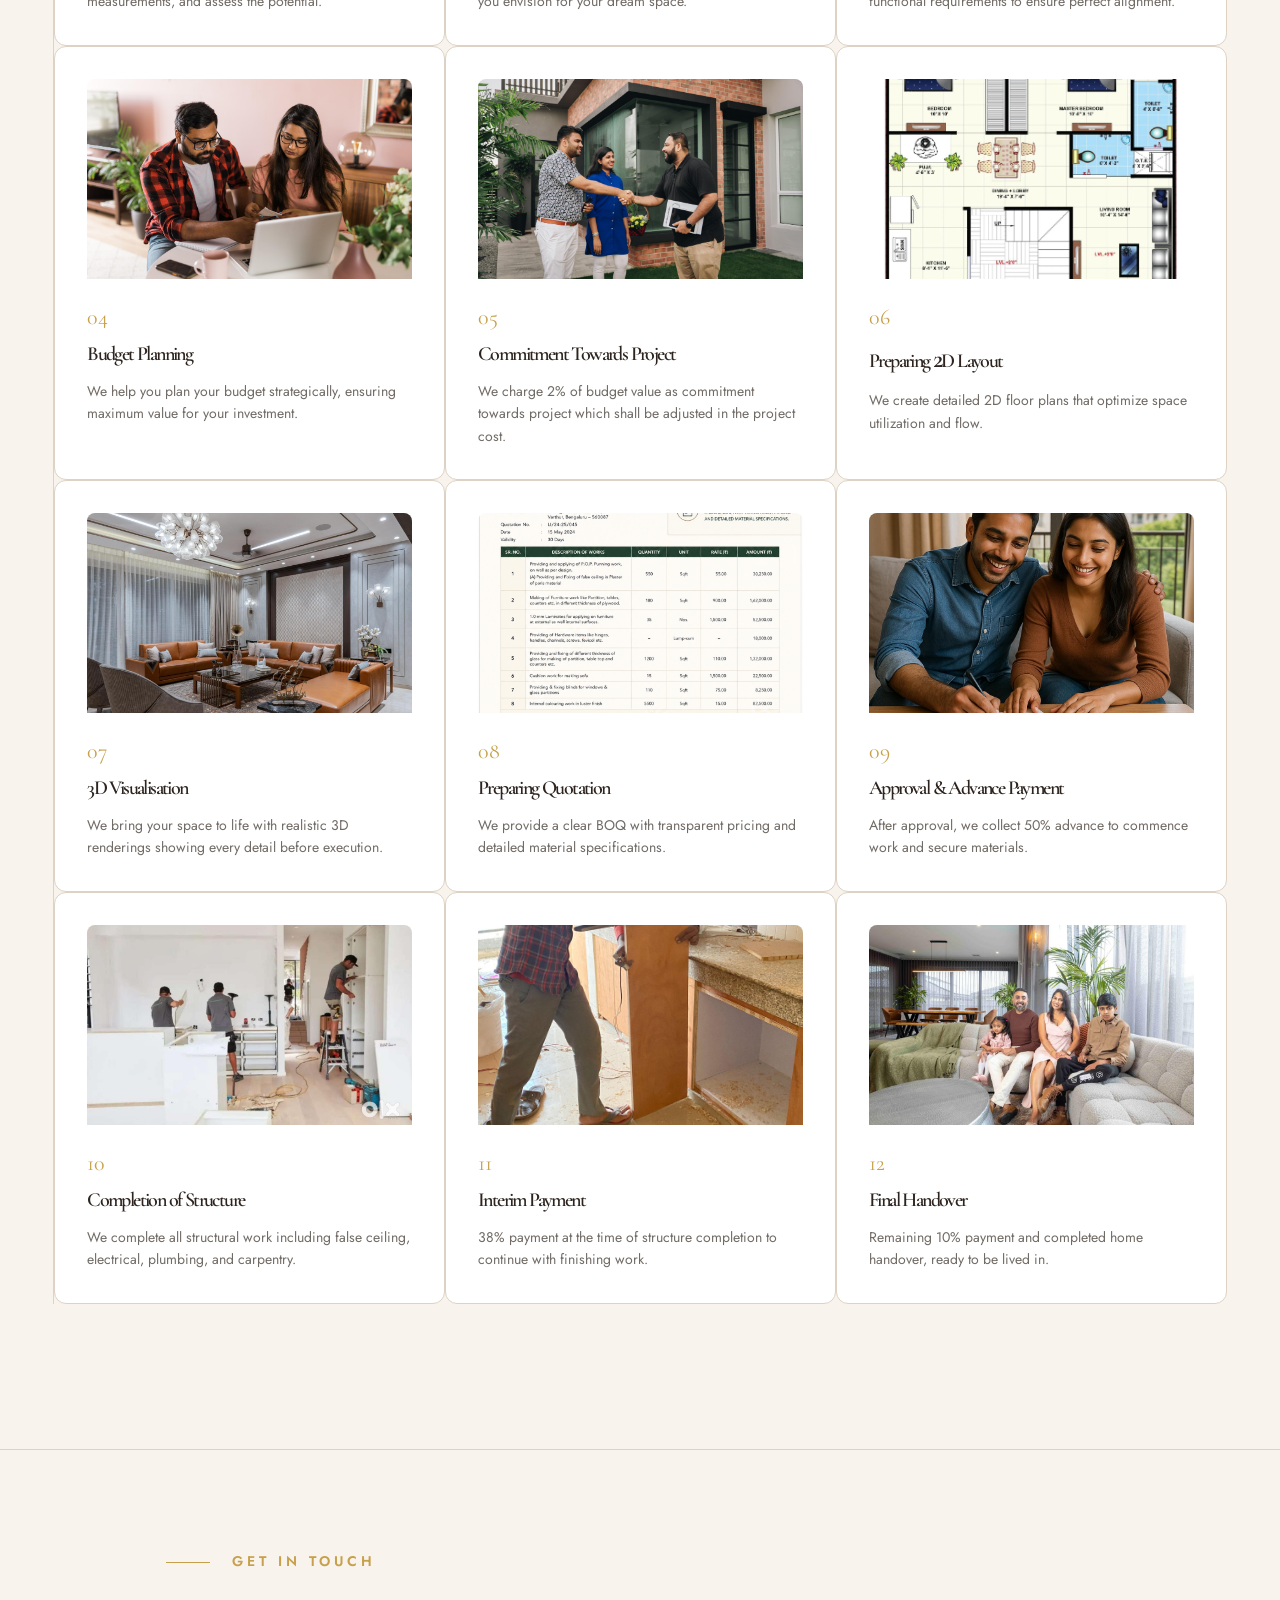
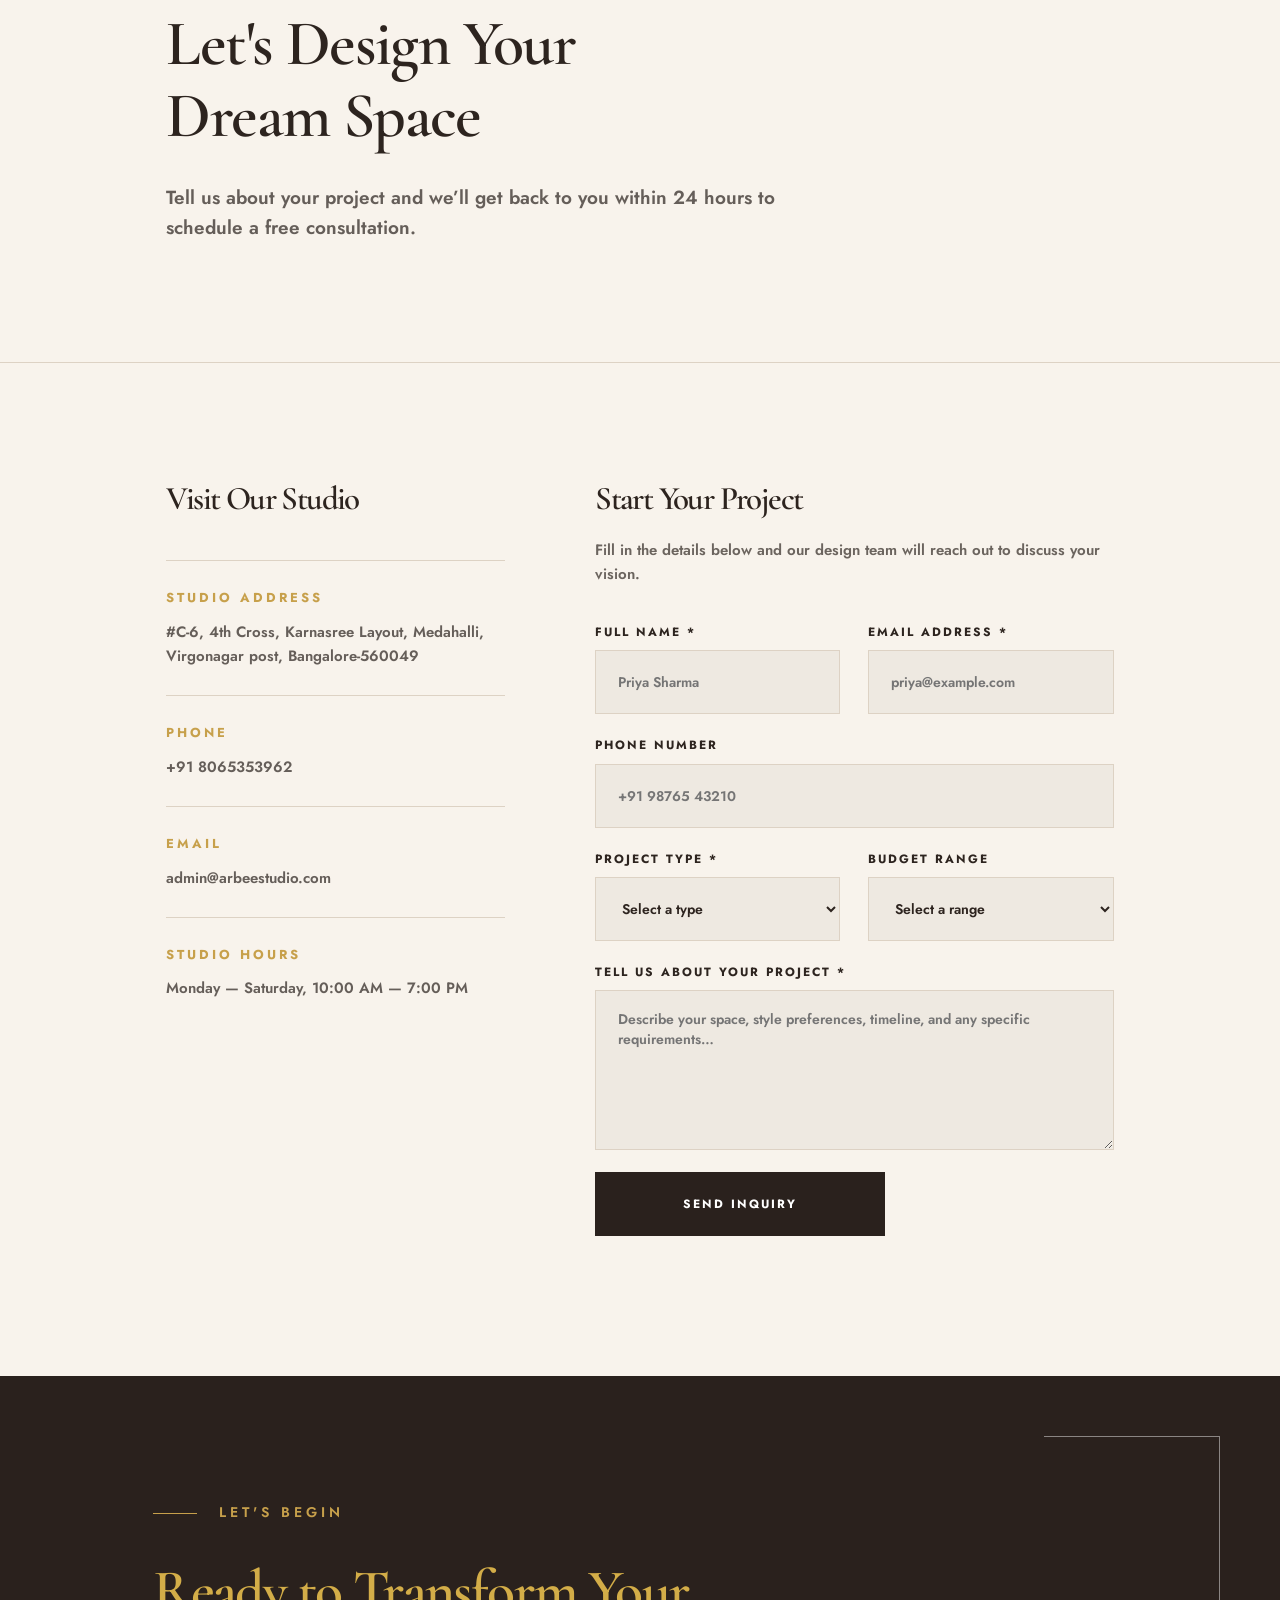
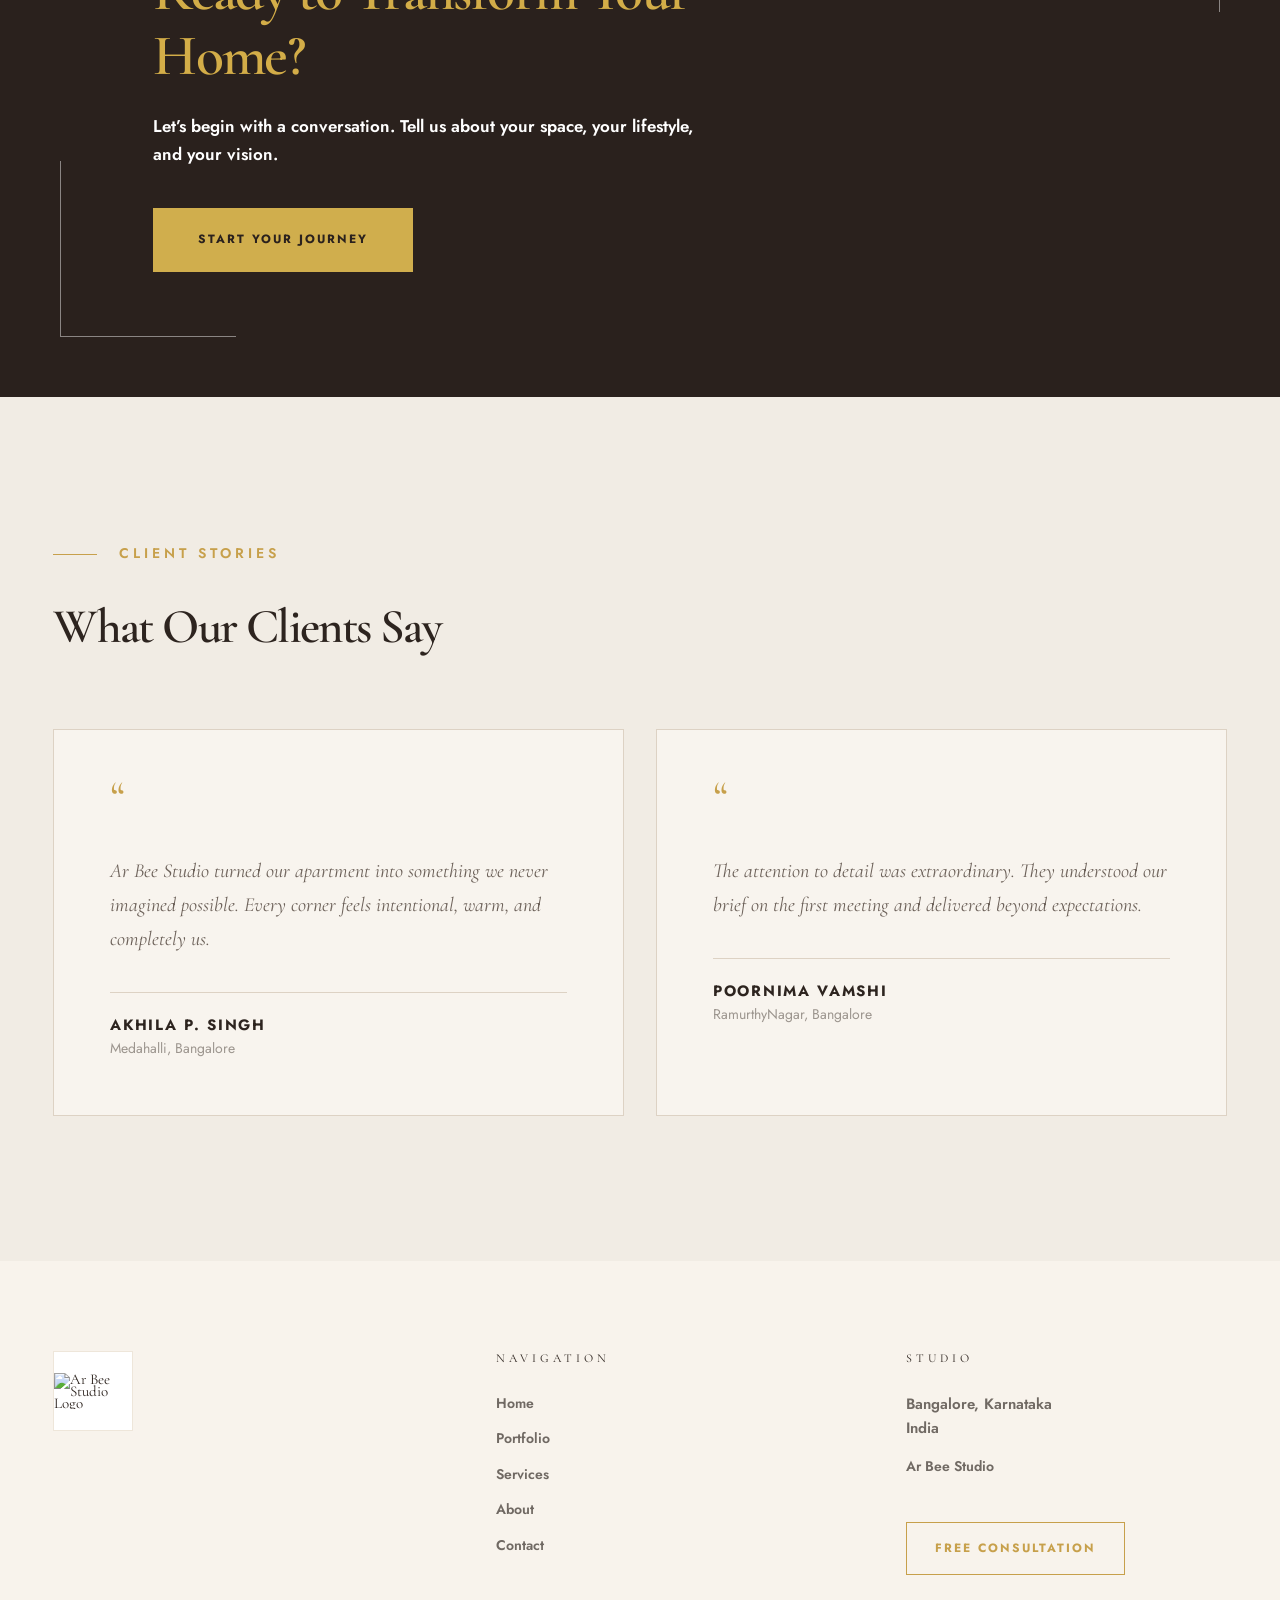
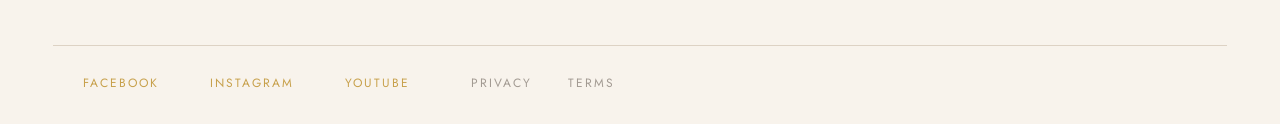
==== commit b4b42d41: "Update company name in index.html" ====
--- a/index.html
+++ b/index.html
@@ -1,4 +1,4 @@
-<!doctype html>
+Ar Bee Studio<!doctype html>
 <html lang="en">
 <head>
     <meta charset="UTF-8" />
@@ -285,7 +285,7 @@
             <div class="testimonial-grid reveal">
                 <blockquote>
                     <em>“</em>
-                    <p>Livora turned our apartment into something we never imagined possible. Every corner feels intentional, warm, and completely us.</p>
+                    <p>Ar Bee Studio turned our apartment into something we never imagined possible. Every corner feels intentional, warm, and completely us.</p>
                     <footer>
                         <strong>Akhila P. Singh</strong>
                         <small>Medahalli, Bangalore</small>
@@ -324,9 +324,9 @@
         </div>
         <div class="footer-bottom">
                         <span>
-                <a href="https://www.facebook.com/LivoraInteriors" target="_blank" style="color:#c7a04b; text-decoration:none; margin-right:15px;">Facebook</a>
-                <a href="https://www.instagram.com/livora_interiors62/" target="_blank" style="color:#c7a04b; text-decoration:none; margin-right:15px;">Instagram</a>
-                <a href="https://www.youtube.com/@livorainteriors-62" target="_blank" style="color:#c7a04b; text-decoration:none; margin-right:25px;">YouTube</a>
+                <a href="arbeestudio.com/facebook" target="_blank" style="color:#c7a04b; text-decoration:none; margin-right:15px;">Facebook</a>
+                <a href="arbeestudio.com/instagram" target="_blank" style="color:#c7a04b; text-decoration:none; margin-right:15px;">Instagram</a>
+                <a href="arbeestudio.com/youtube" target="_blank" style="color:#c7a04b; text-decoration:none; margin-right:25px;">YouTube</a>
                 <a href="#">Privacy</a>
                 <a href="#">Terms</a>
             </span>
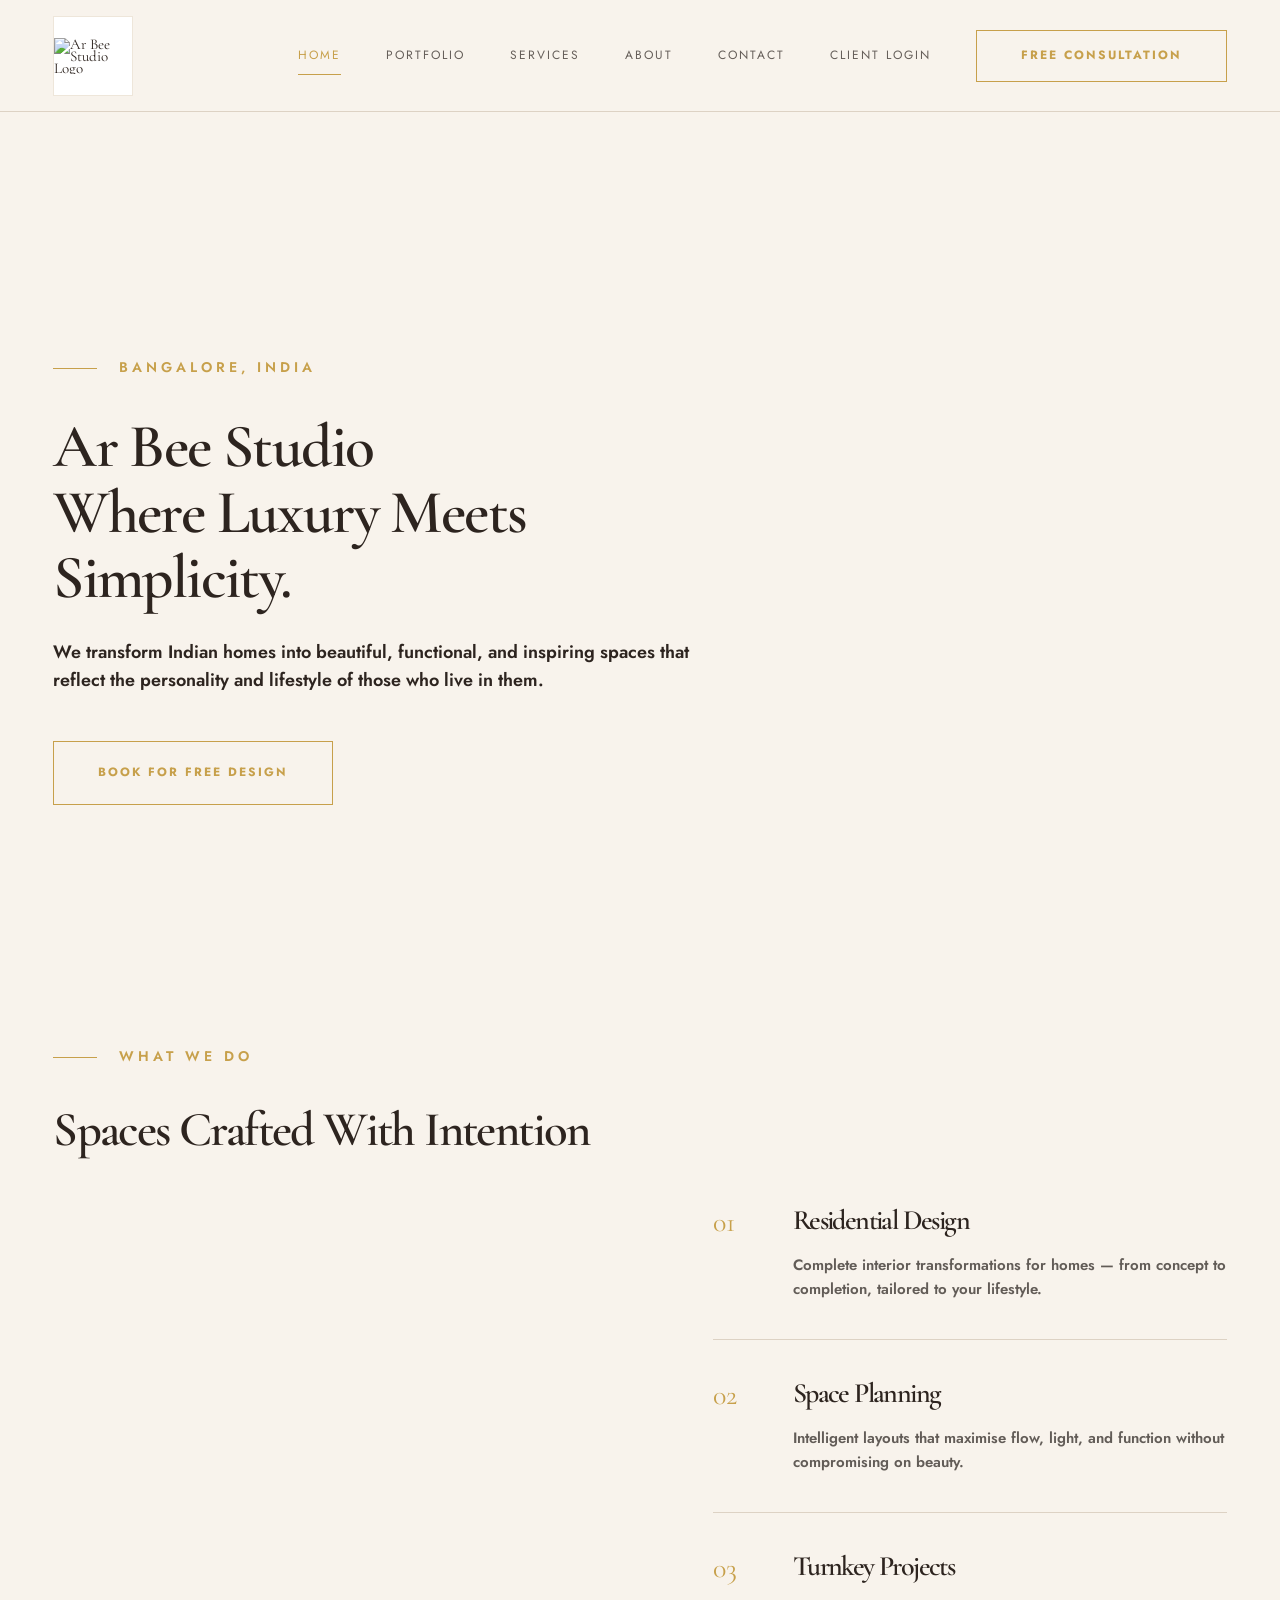
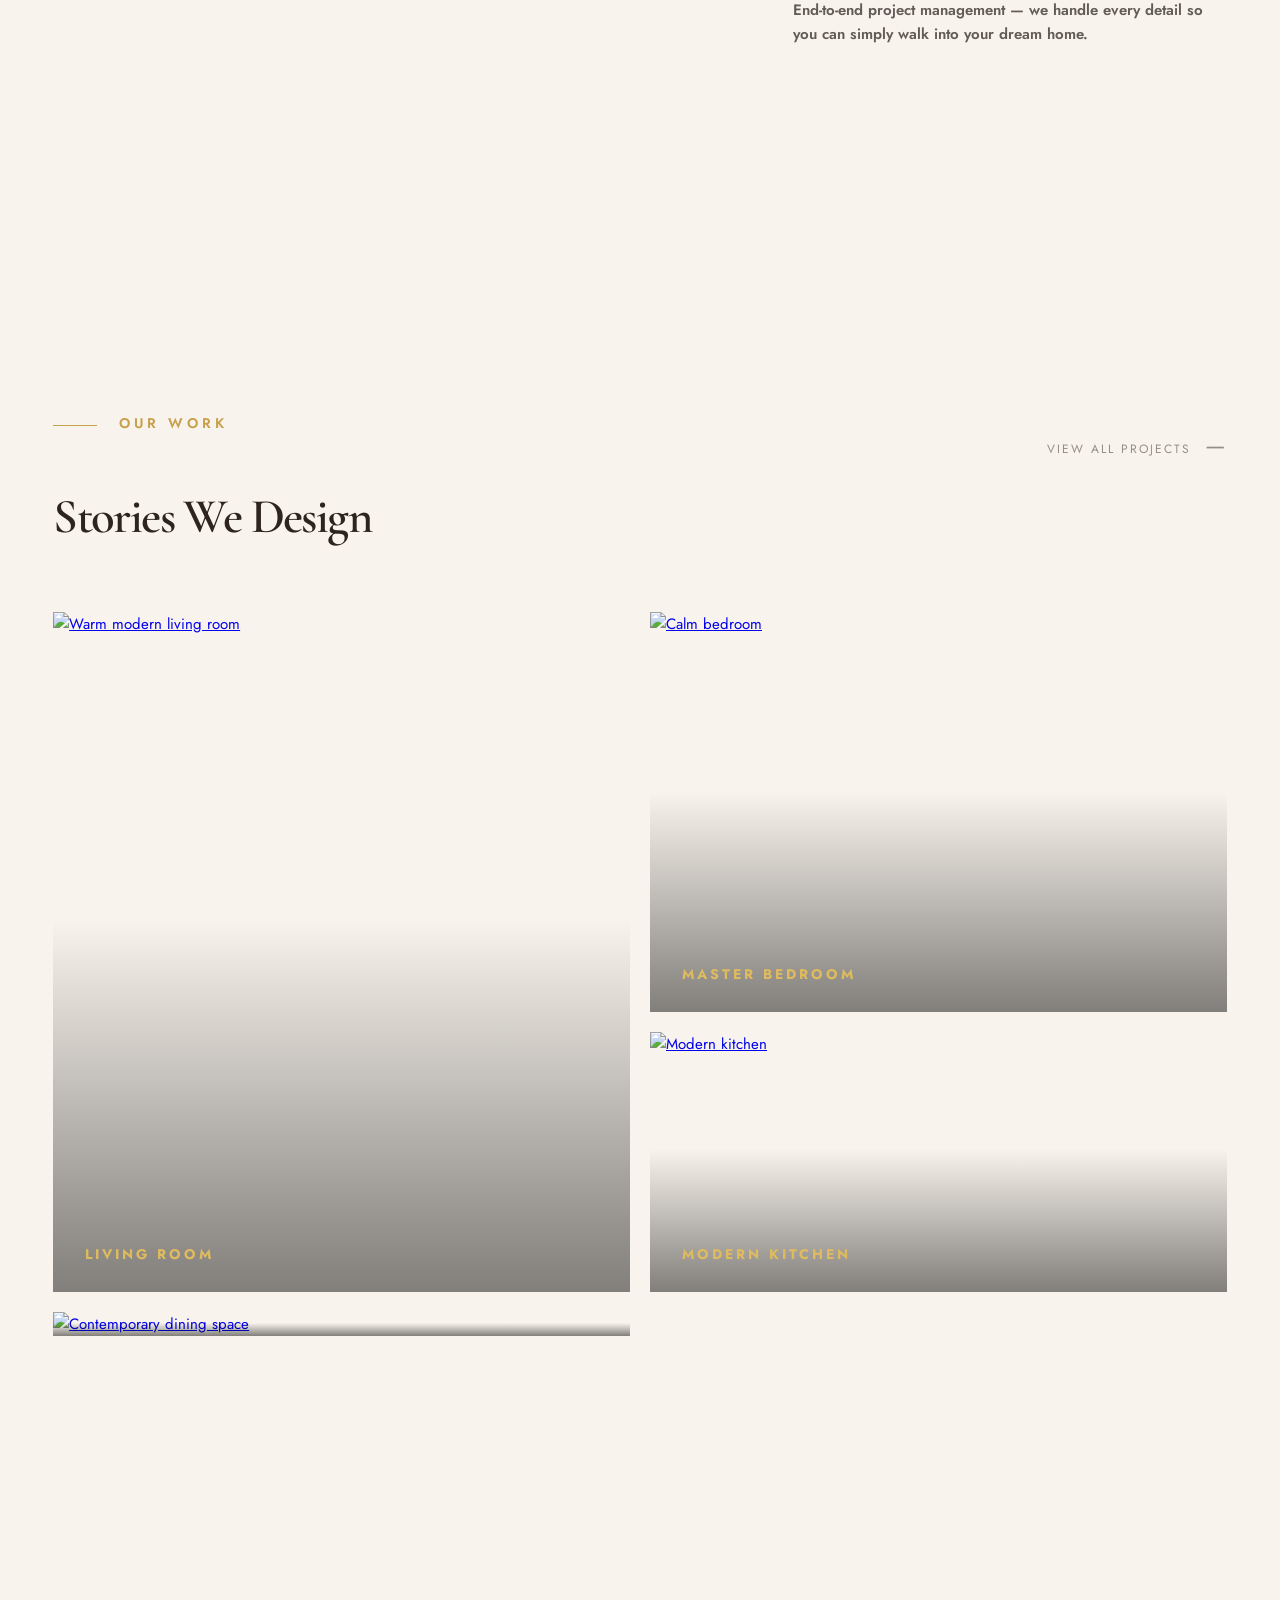
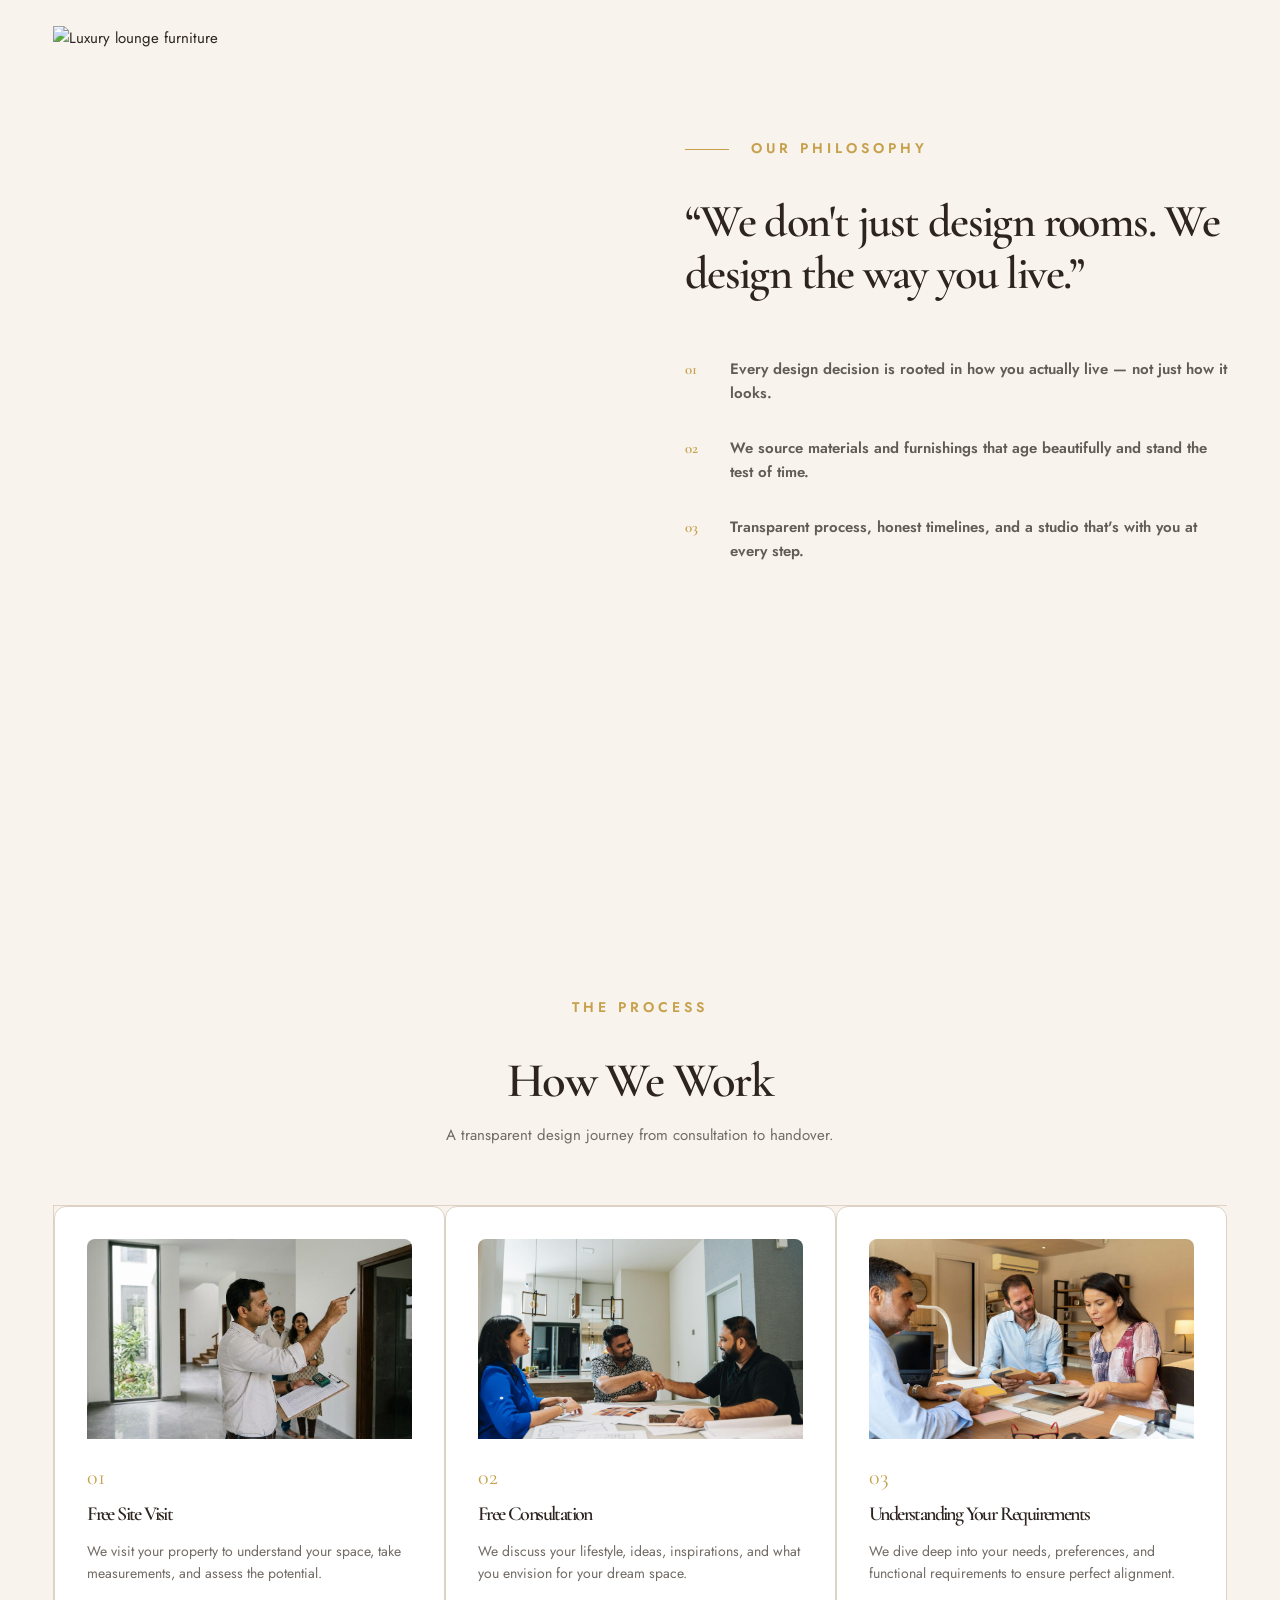
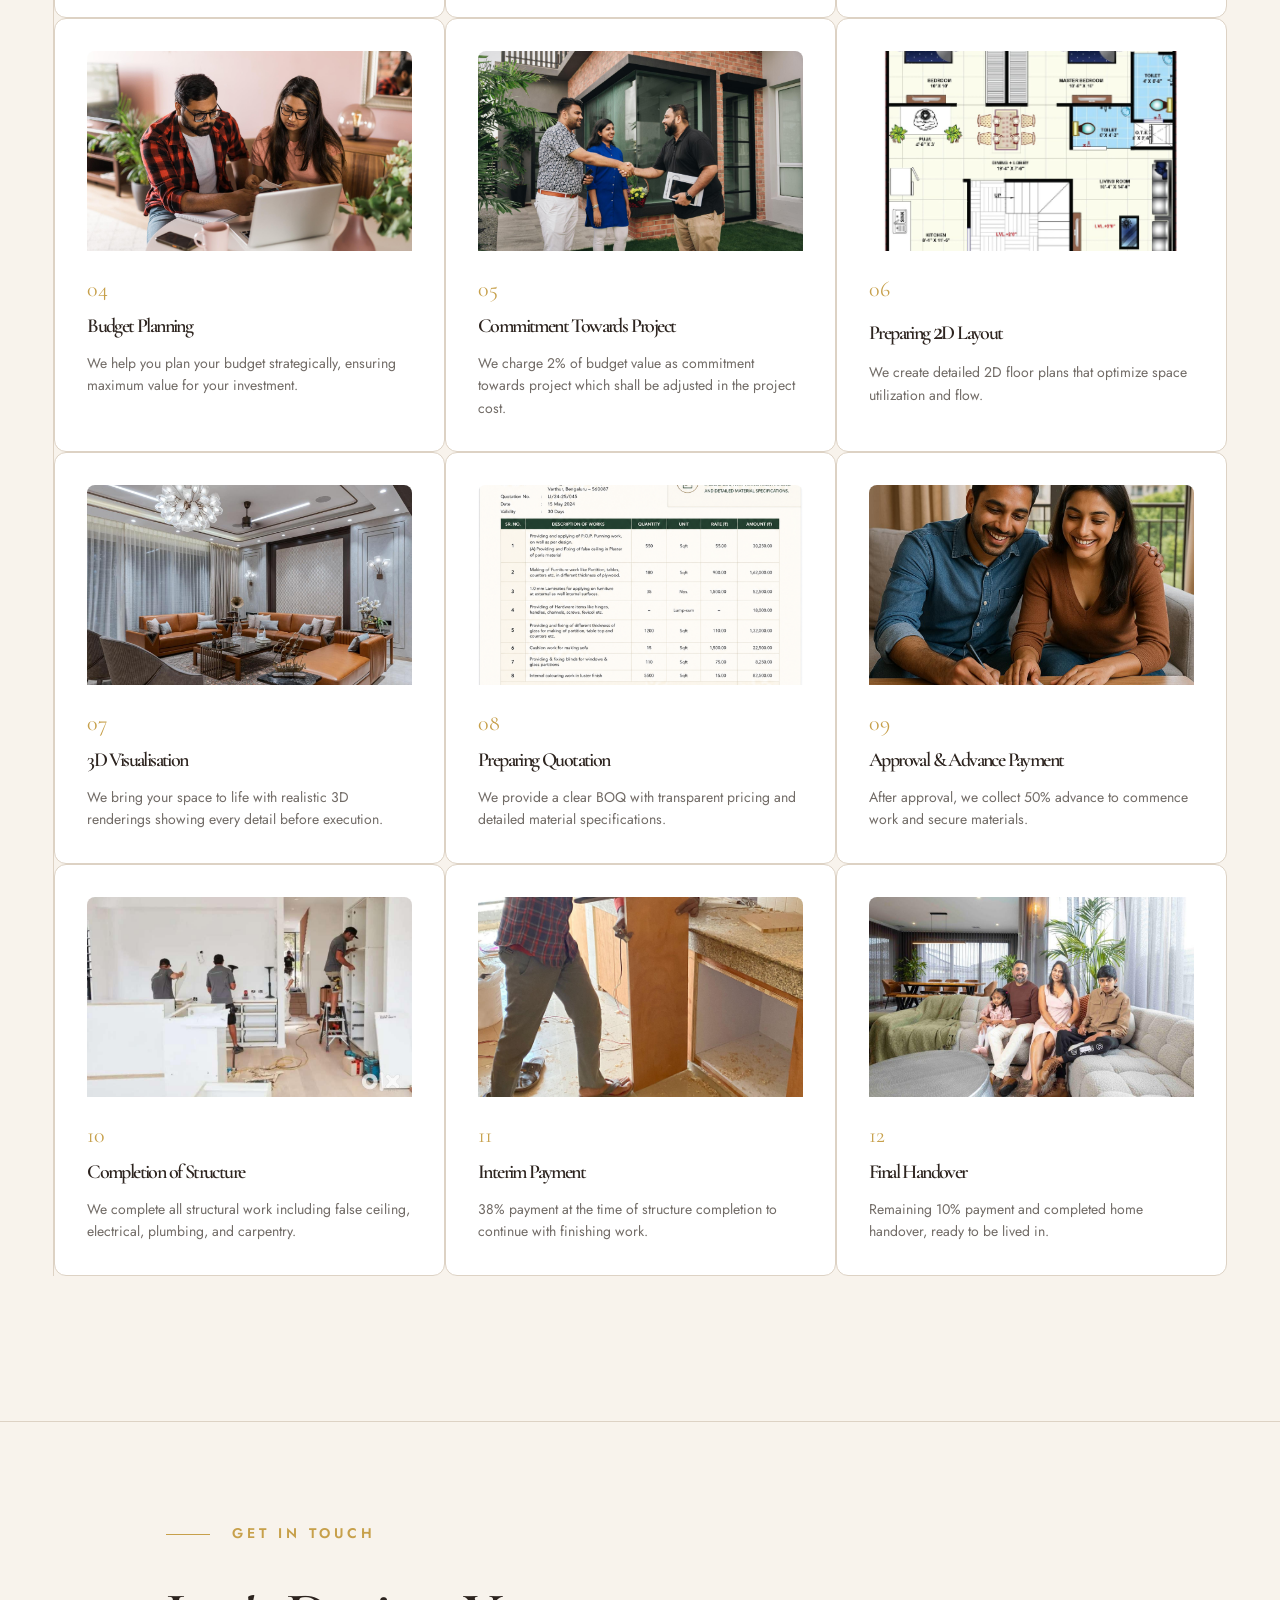
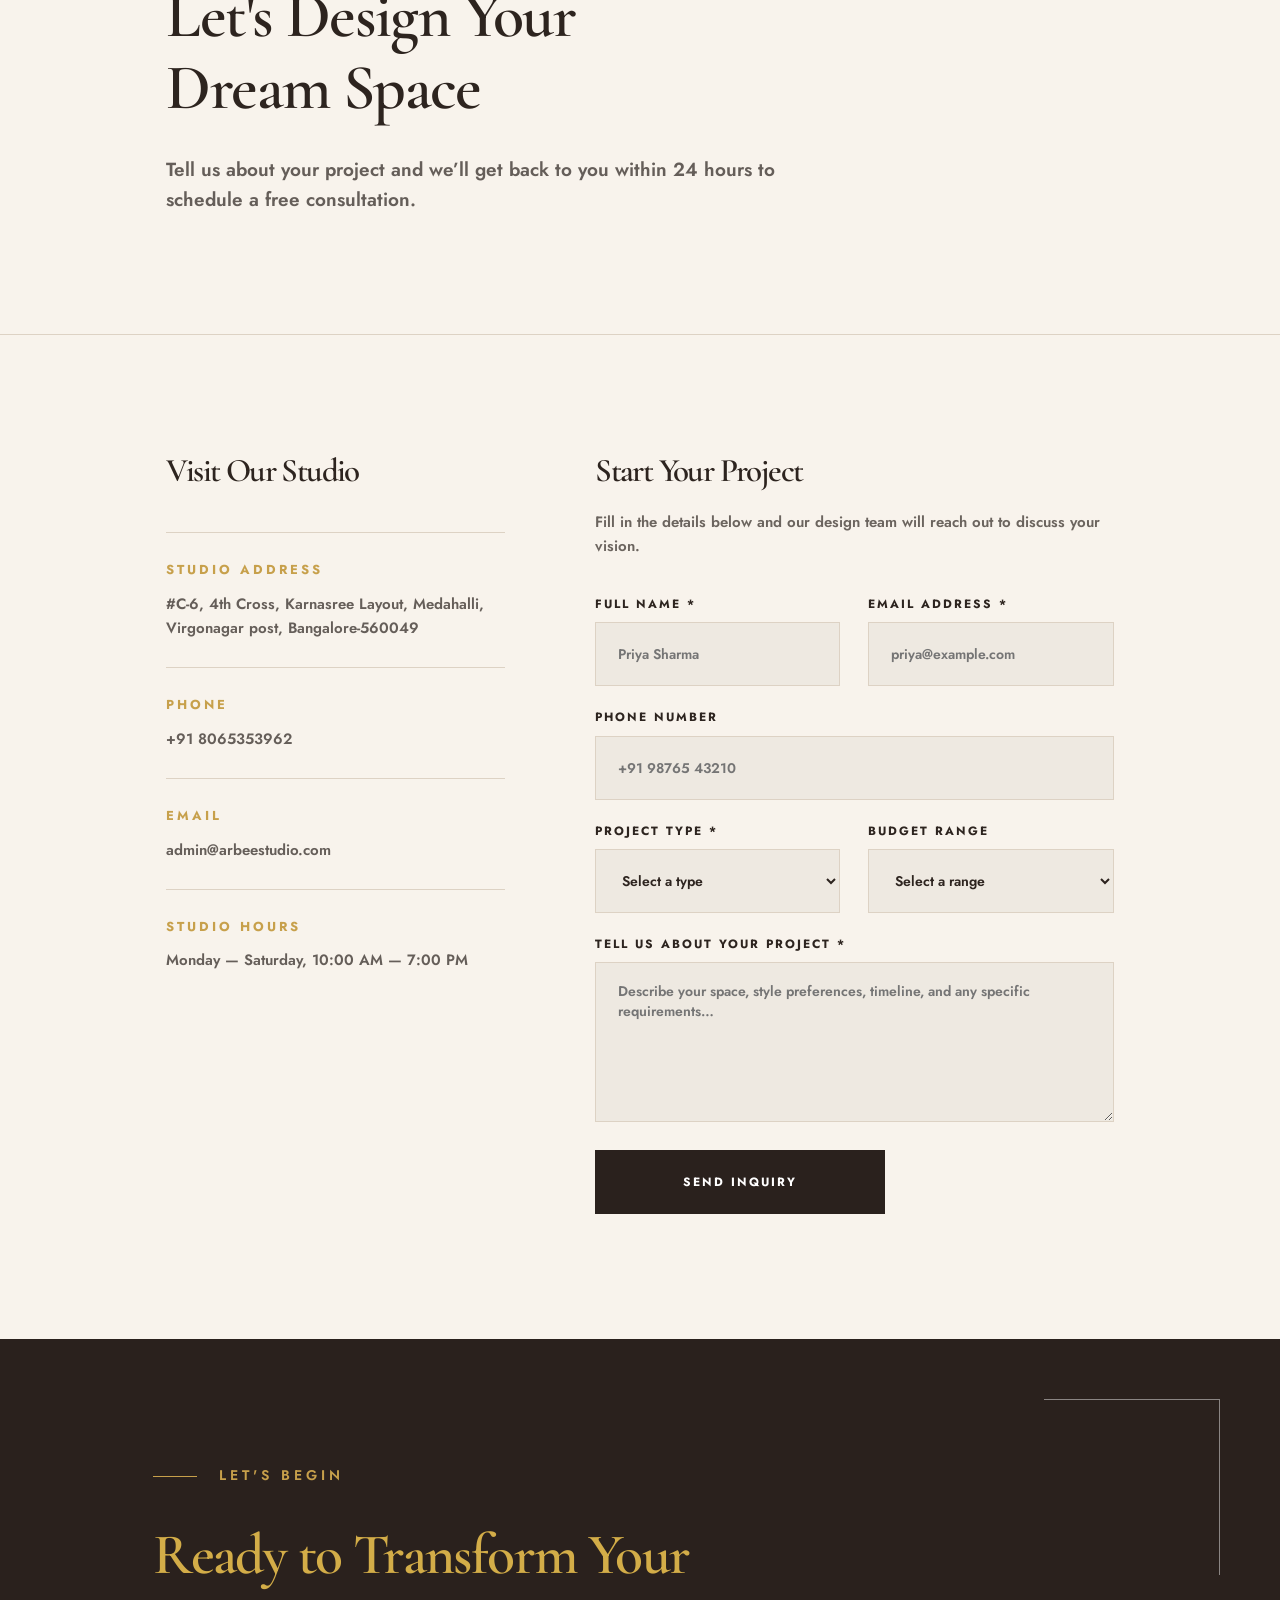
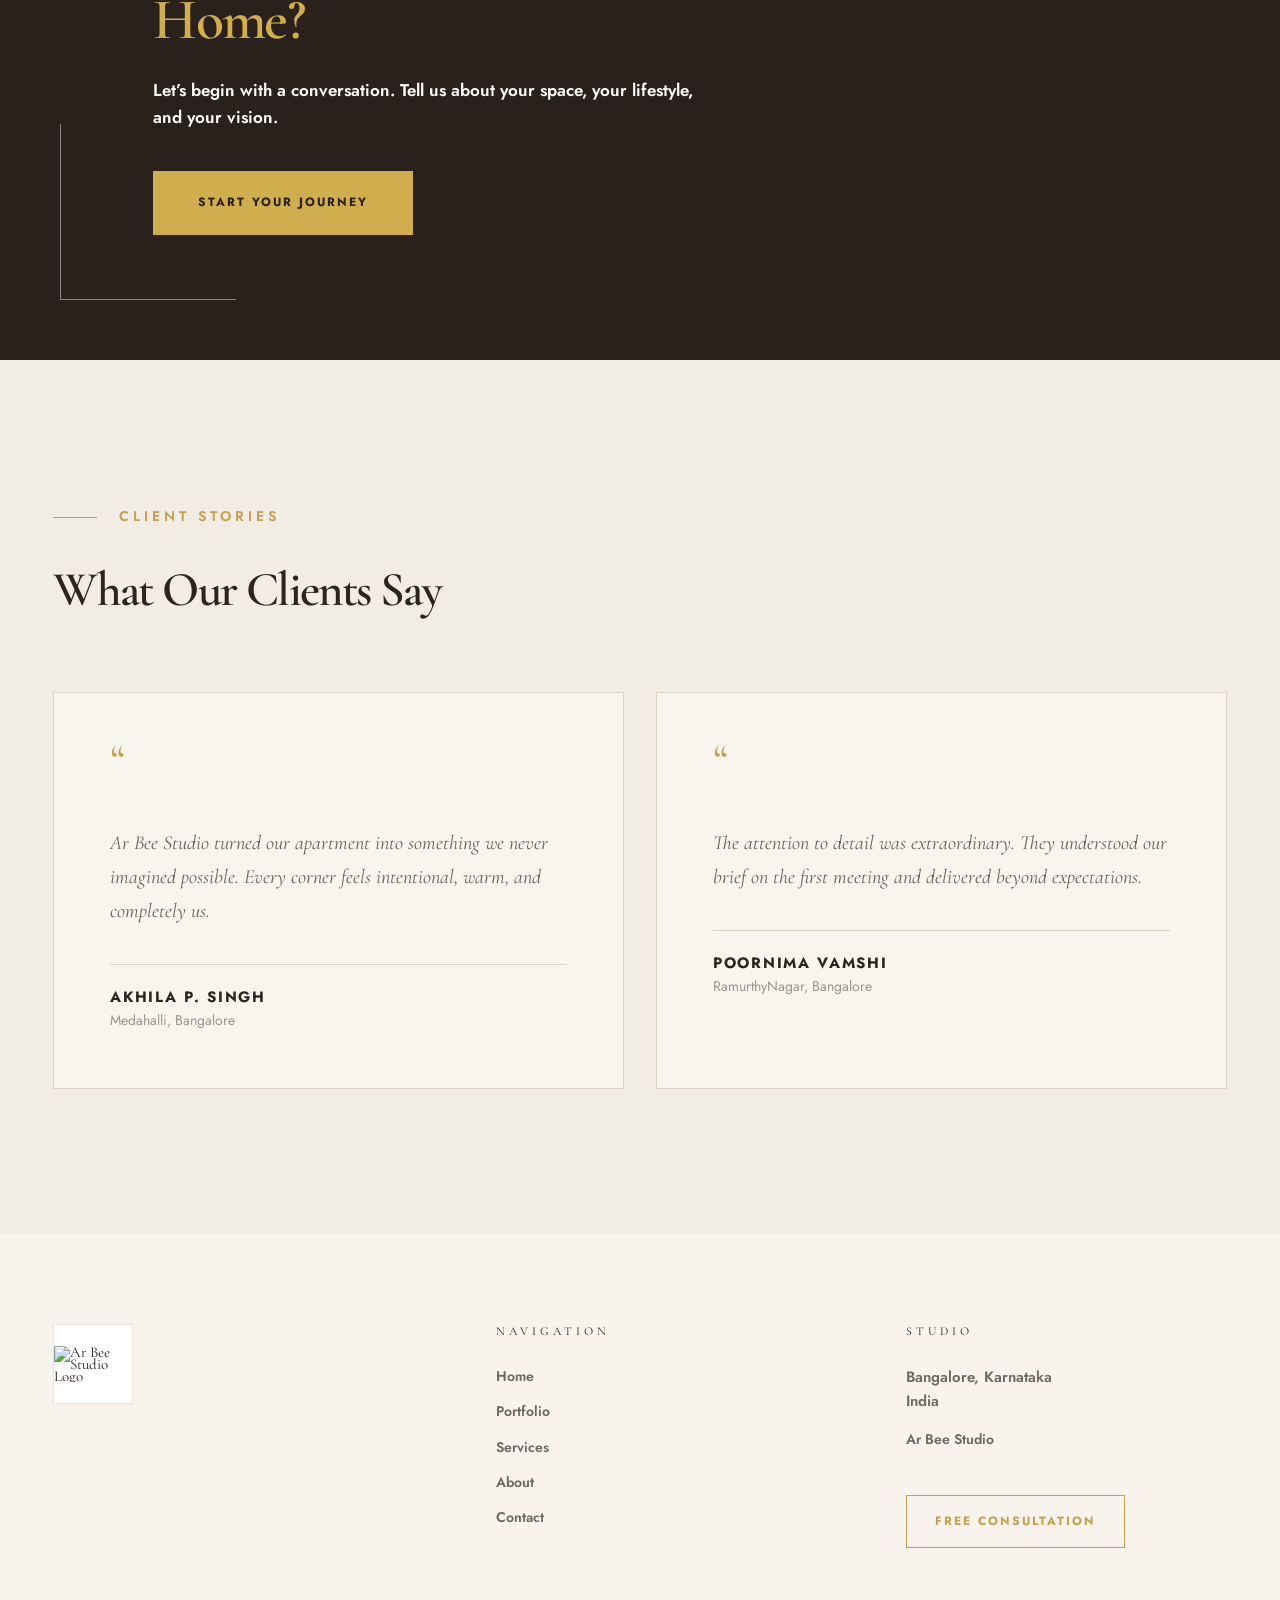
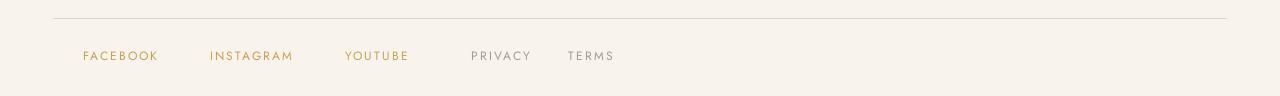
==== commit 3e816be4: "Update index.html" ====
--- a/index.html
+++ b/index.html
@@ -1,4 +1,4 @@
-Ar Bee Studio<!doctype html>
+<!doctype html>
 <html lang="en">
 <head>
     <meta charset="UTF-8" />
@@ -324,9 +324,9 @@
         </div>
         <div class="footer-bottom">
                         <span>
-                <a href="arbeestudio.com/facebook" target="_blank" style="color:#c7a04b; text-decoration:none; margin-right:15px;">Facebook</a>
-                <a href="arbeestudio.com/instagram" target="_blank" style="color:#c7a04b; text-decoration:none; margin-right:15px;">Instagram</a>
-                <a href="arbeestudio.com/youtube" target="_blank" style="color:#c7a04b; text-decoration:none; margin-right:25px;">YouTube</a>
+                <a href="https://www.arbeestudio.com/facebook" target="_blank" style="color:#c7a04b; text-decoration:none; margin-right:15px;">Facebook</a>
+                <a href="https://www.arbeestudio.com/instagram" target="_blank" style="color:#c7a04b; text-decoration:none; margin-right:15px;">Instagram</a>
+                <a href="https://www.arbeestudio.com/youtube" target="_blank" style="color:#c7a04b; text-decoration:none; margin-right:25px;">YouTube</a>
                 <a href="#">Privacy</a>
                 <a href="#">Terms</a>
             </span>
@@ -340,60 +340,45 @@
     <!-- Auth & Supabase Config -->
     <script src="supabaseClient.js"></script>
 
-    <!-- Supabase Form Handler (REPLACED with hide-and-thank-you) -->
-    <script>
-    document.addEventListener("DOMContentLoaded", function() {
-        const form = document.getElementById("inquiryForm");
-        if (!form) return;
-        
-        form.addEventListener("submit", async function(e) {
-            e.preventDefault();
-            
-            const statusContainer = document.getElementById("form-status-container");
-            const submitBtn = document.getElementById("submitBtn");
-            
-            statusContainer.innerHTML = '<p style="color: var(--gold); font-weight:600;">Sending...</p>';
-            submitBtn.disabled = true;
-            submitBtn.style.opacity = '0.6';
-
-            const name = document.getElementById("formName").value.trim();
-            const email = document.getElementById("formEmail").value.trim();
-            const phone = document.getElementById("formPhone").value.trim();
-            const project = document.getElementById("formProject").value;
-            const budget = document.getElementById("formBudget").value;
-            const message = document.getElementById("formMessage").value.trim();
-
-            // Send to Supabase 'inquiries' table
-            const { error } = await window._supabaseClient
-                .from('inquiries')
-                .insert([{ 
-                    full_name: name, 
-                    email: email, 
-                    phone: phone, 
-                    project_type: project, 
-                    budget_range: budget, 
-                    message: message 
-                }]);
-
-            if (error) {
-                statusContainer.innerHTML = `<p style="color: #bf3131; font-weight:600;">Error: ${error.message}</p>`;
-                submitBtn.disabled = false;
-                submitBtn.style.opacity = '1';
-            } else {
-                // REPLACE THE ENTIRE FORM WITH A THANK YOU MESSAGE
-                form.innerHTML = `
-                    <div style="text-align: center; padding: 50px 0 20px 0;">
-                        <i class="fas fa-check-circle" style="font-size: 70px; color: var(--gold); margin-bottom: 25px;"></i>
-                        <h3 style="font-family: 'Cormorant Garamond', serif; font-size: 38px; color: var(--dark); margin: 0 0 15px;">Thank You!</h3>
-                        <p style="color: var(--muted); font-weight: 500; font-size: 17px; line-height: 1.6; max-width: 460px; margin: 0 auto;">
-                            Your inquiry has been received. We’ll be in touch shortly.
-                        </p>
-                    </div>
-                `;
-            }
-        });
+    <!-- whatsapp Form Handler (REPLACED with hide-and-thank-you) -->
+   
+<script>
+document.addEventListener("DOMContentLoaded", function() {
+    const form = document.getElementById("inquiryForm");
+
+    if (!form) return;
+
+    form.addEventListener("submit", function(e) {
+        e.preventDefault();
+
+        const name = document.getElementById("formName").value.trim();
+        const email = document.getElementById("formEmail").value.trim();
+        const phone = document.getElementById("formPhone").value.trim();
+        const project = document.getElementById("formProject").value;
+        const budget = document.getElementById("formBudget").value;
+        const message = document.getElementById("formMessage").value.trim();
+
+        const whatsappMessage =
+`Hello Ar Bee Studio! I'd like to inquire about an interior design project.
+
+Name: ${name}
+Email: ${email}
+Phone: ${phone}
+Project Type: ${project}
+Budget: ${budget || "Not specified"}
+
+Project Details:
+${message}`;
+
+        const whatsappURL =
+            "https://wa.me/918065353962?text=" +
+            encodeURIComponent(whatsappMessage);
+
+        window.open(whatsappURL, "_blank");
     });
-    </script>
+});
+</script>
+
 
     <!-- ================= n8n CHAT WIDGET ================= -->
     <script type="module">
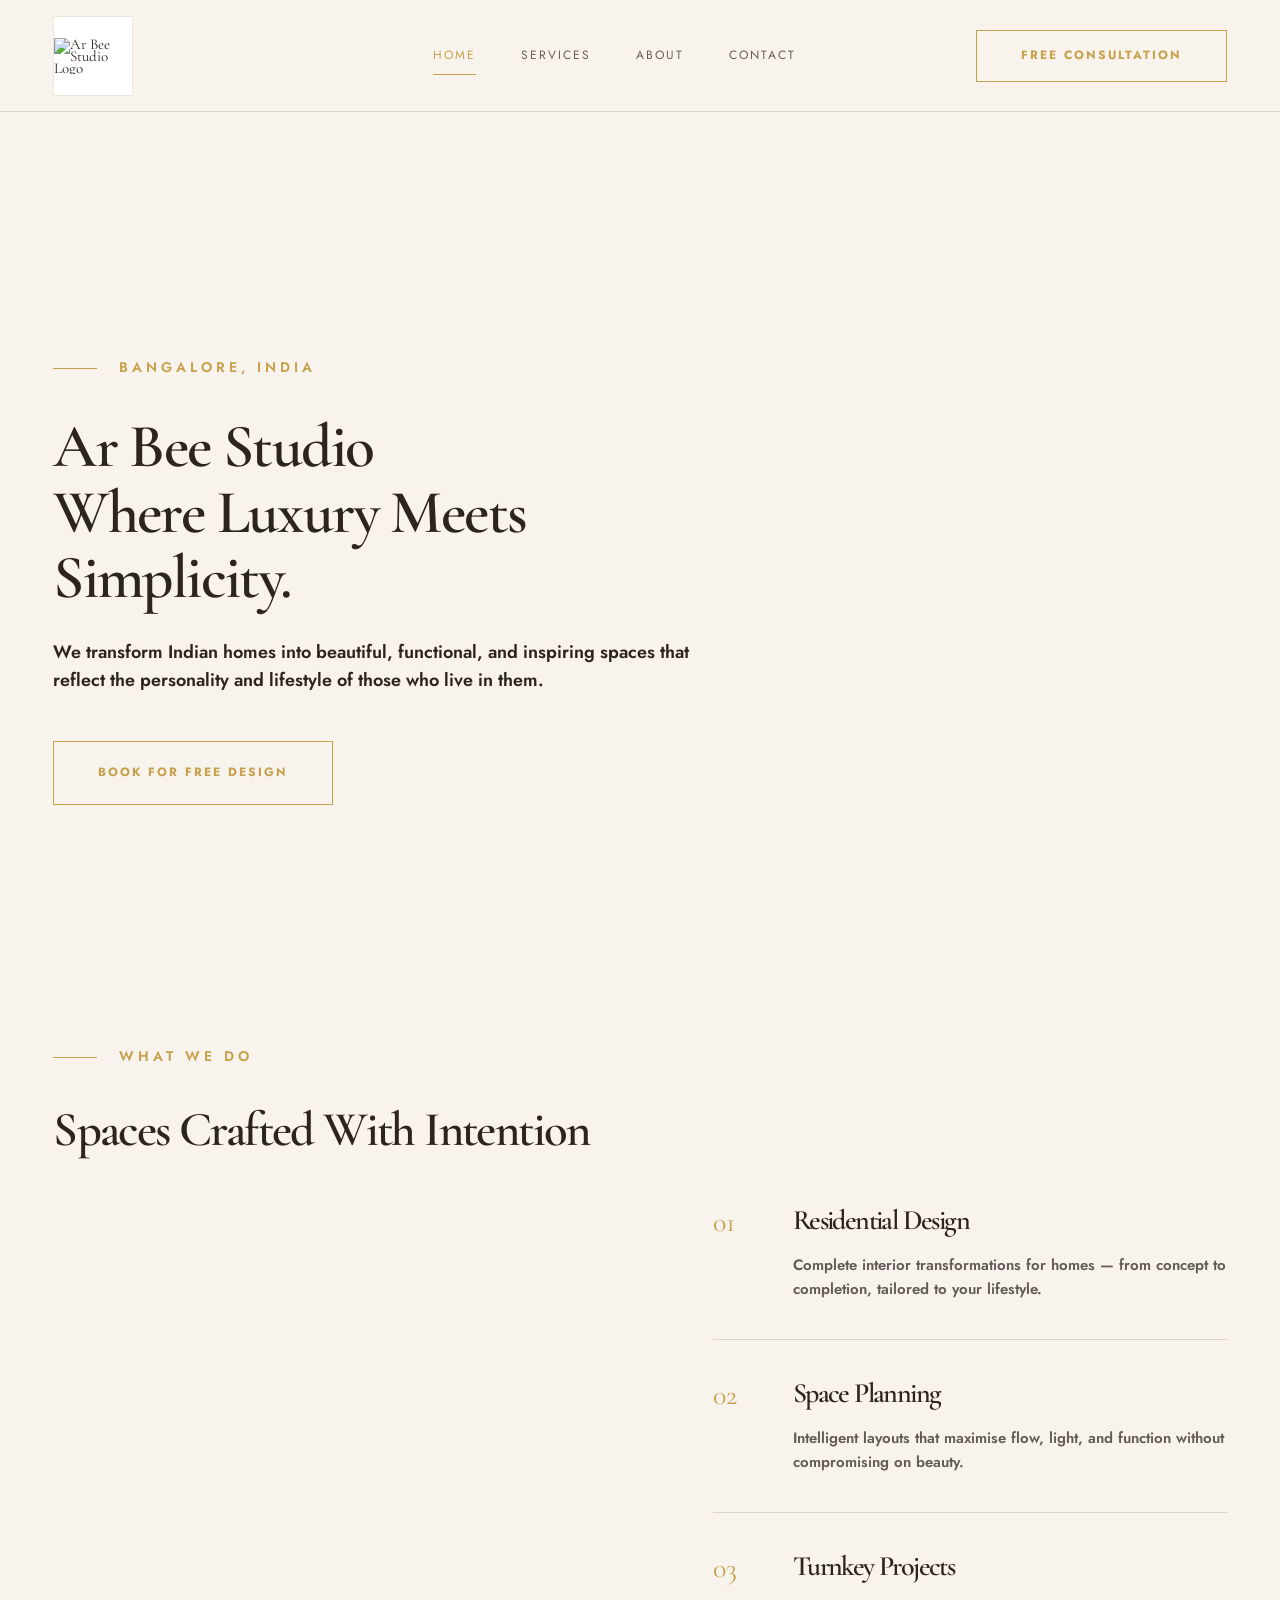
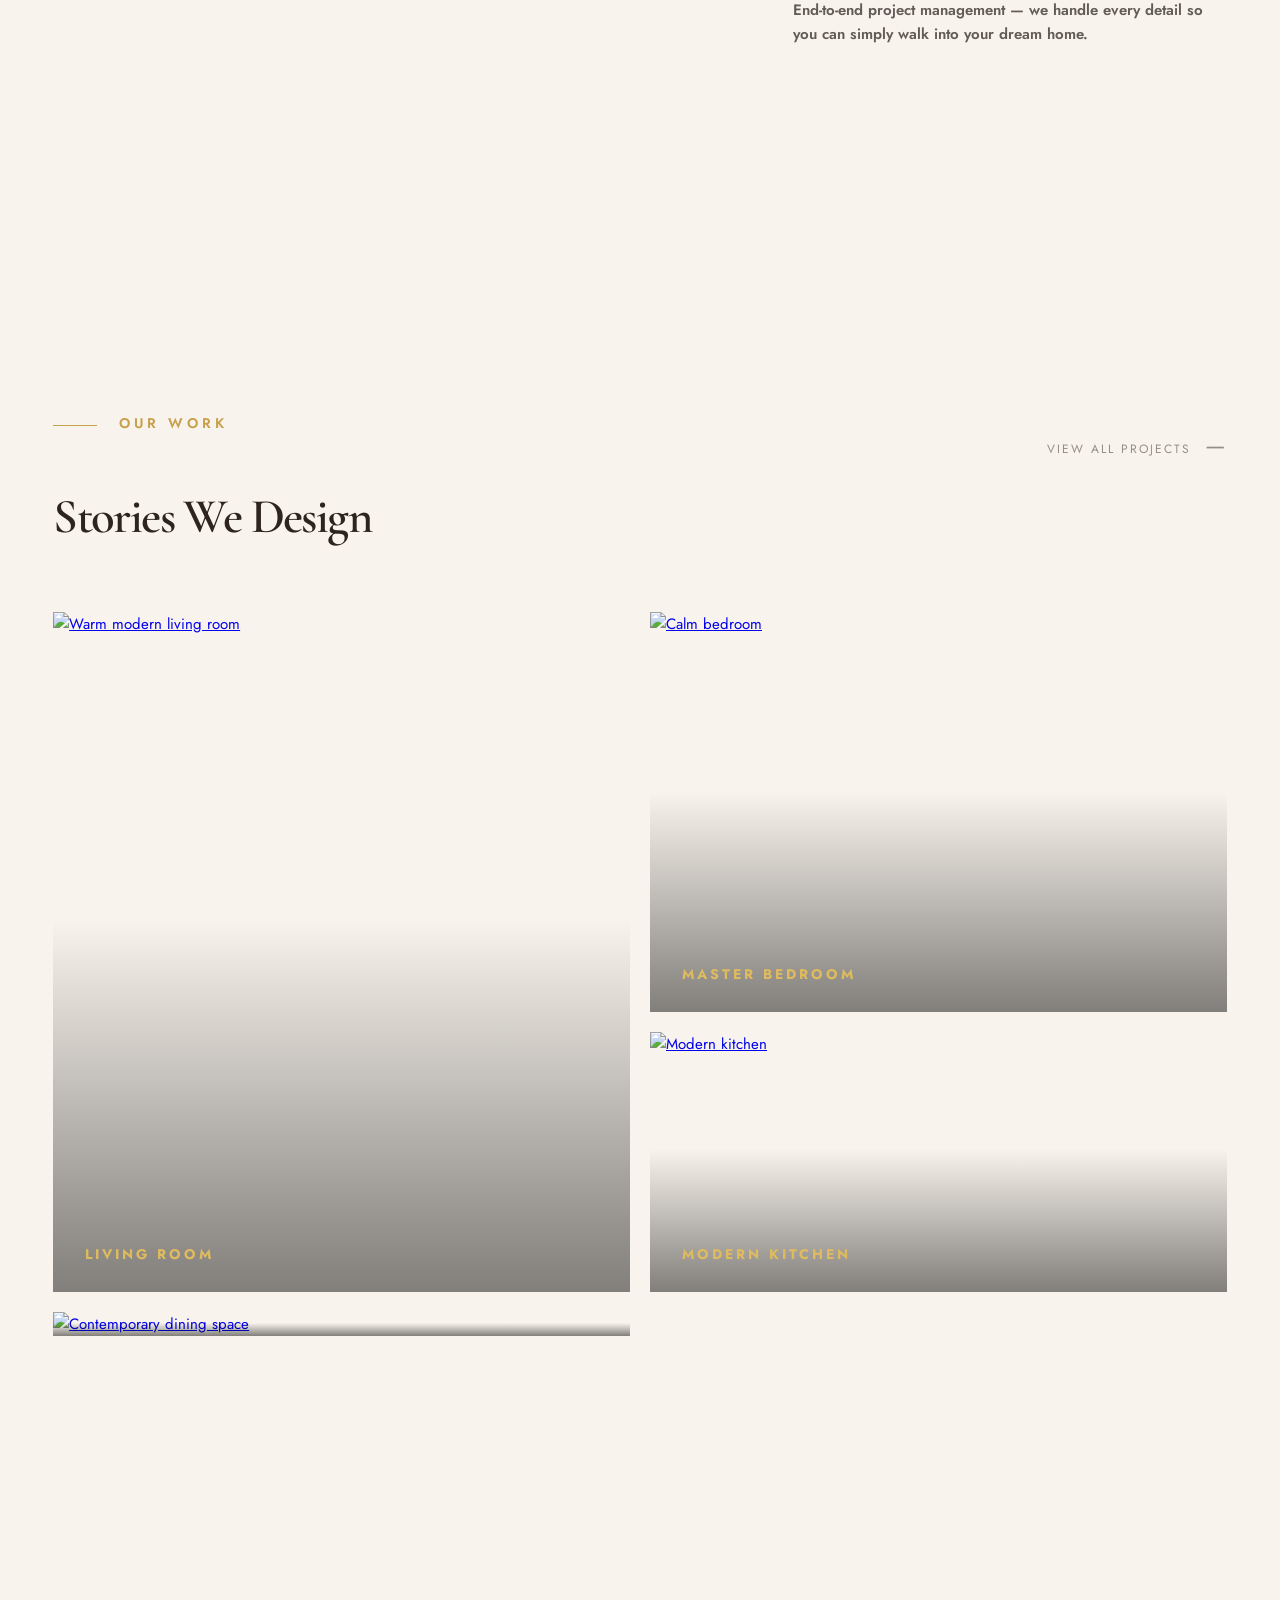
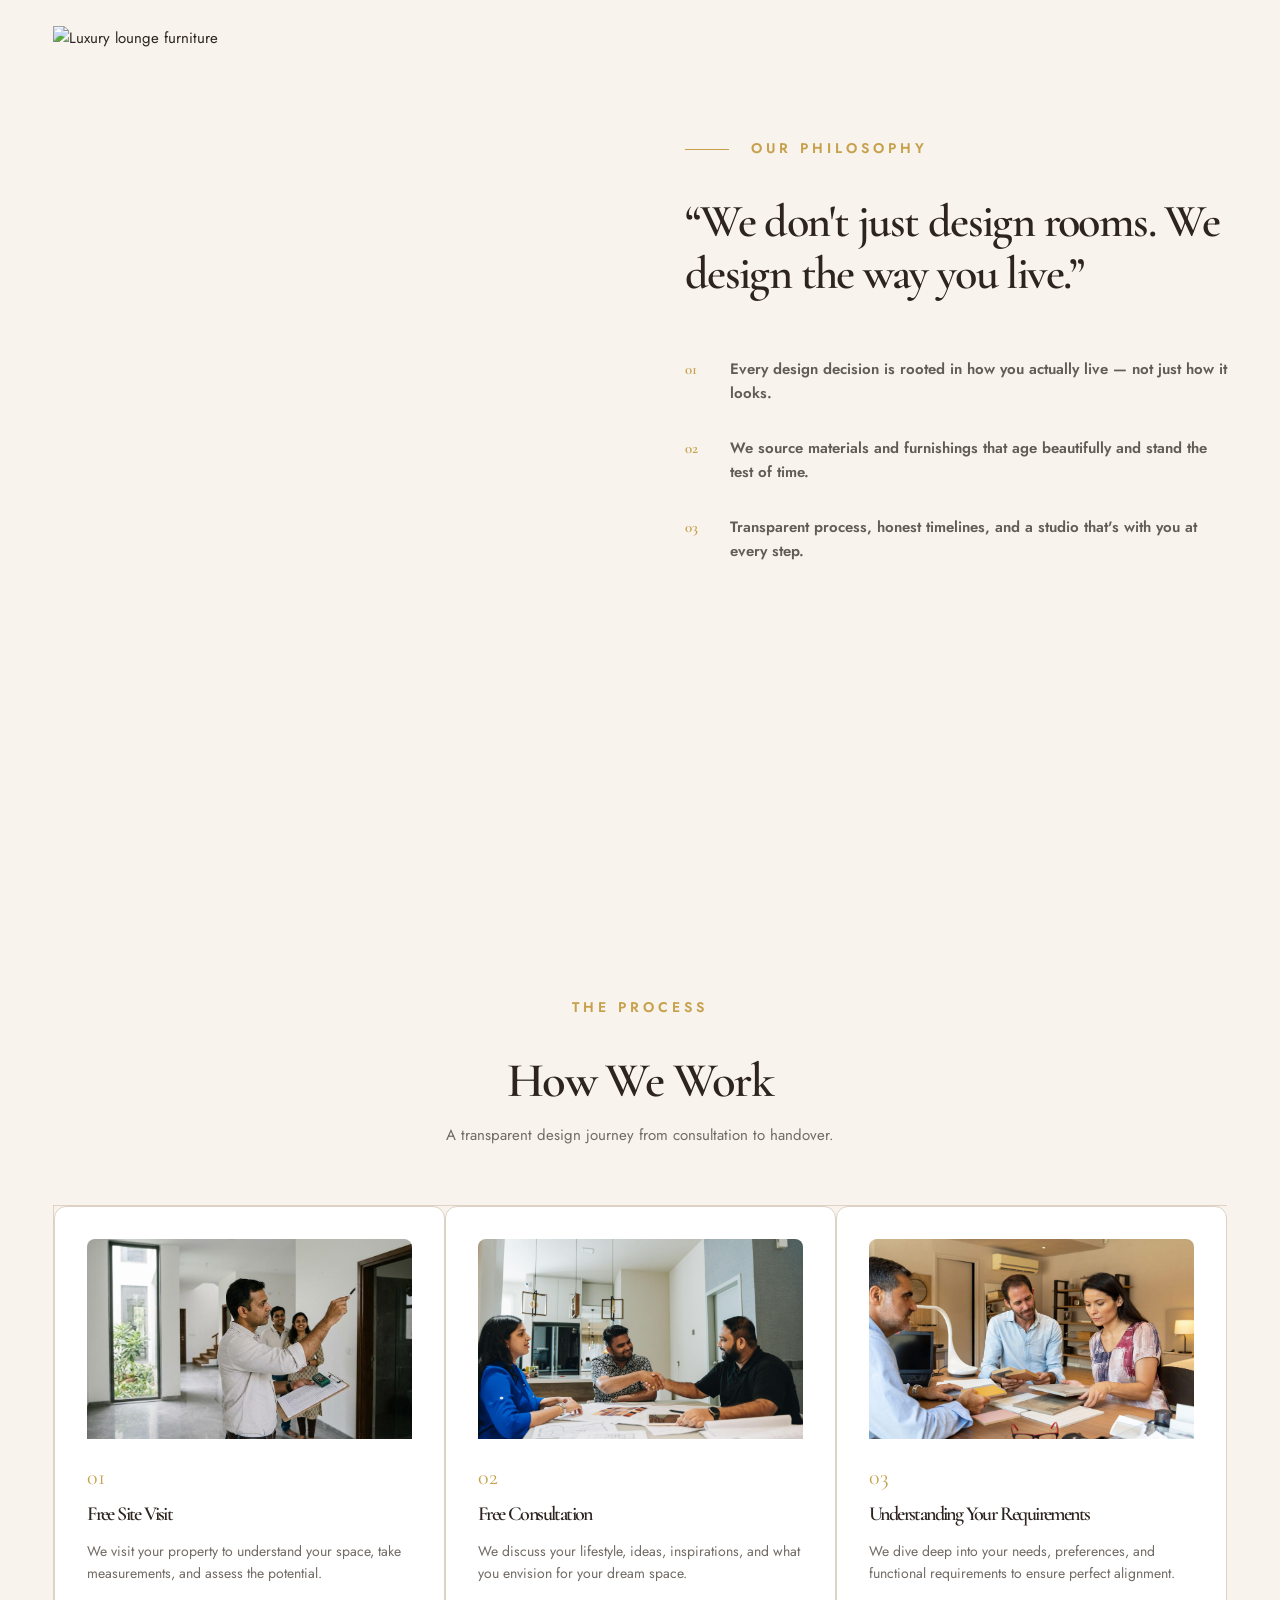
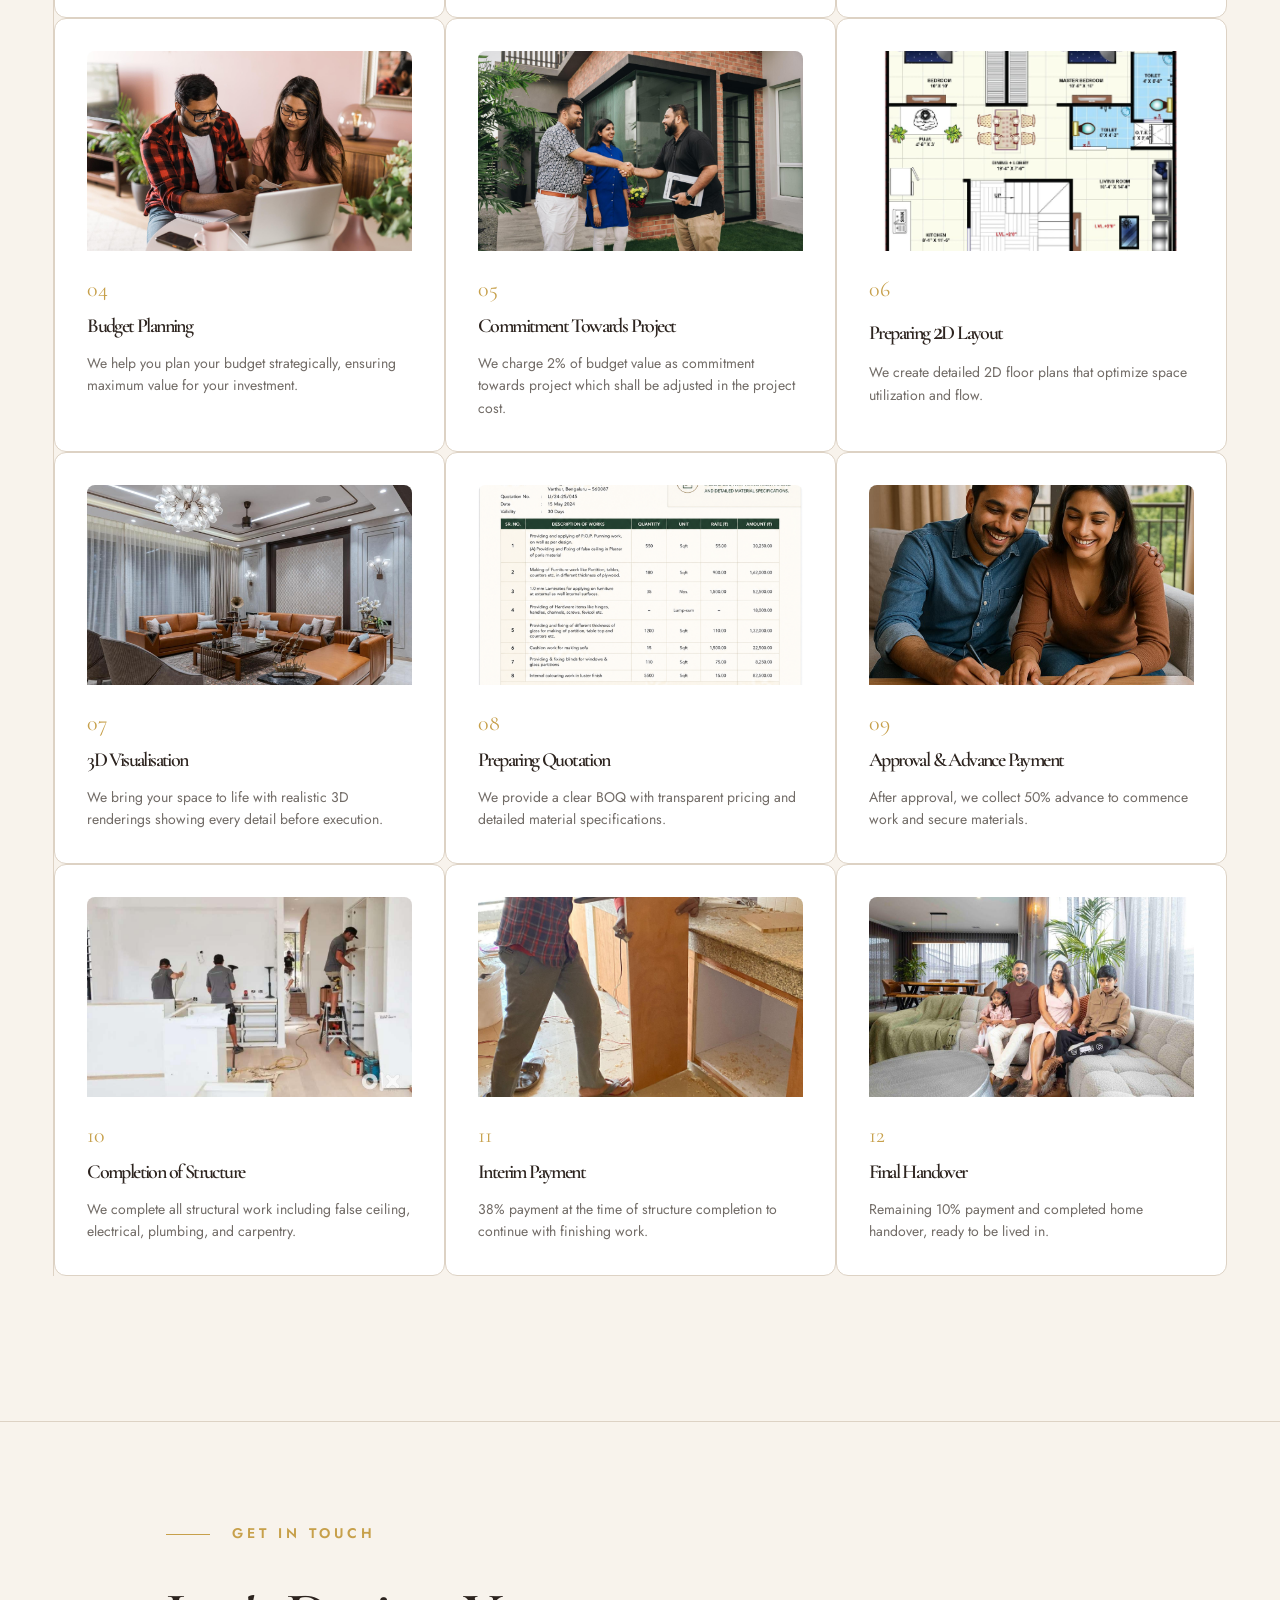
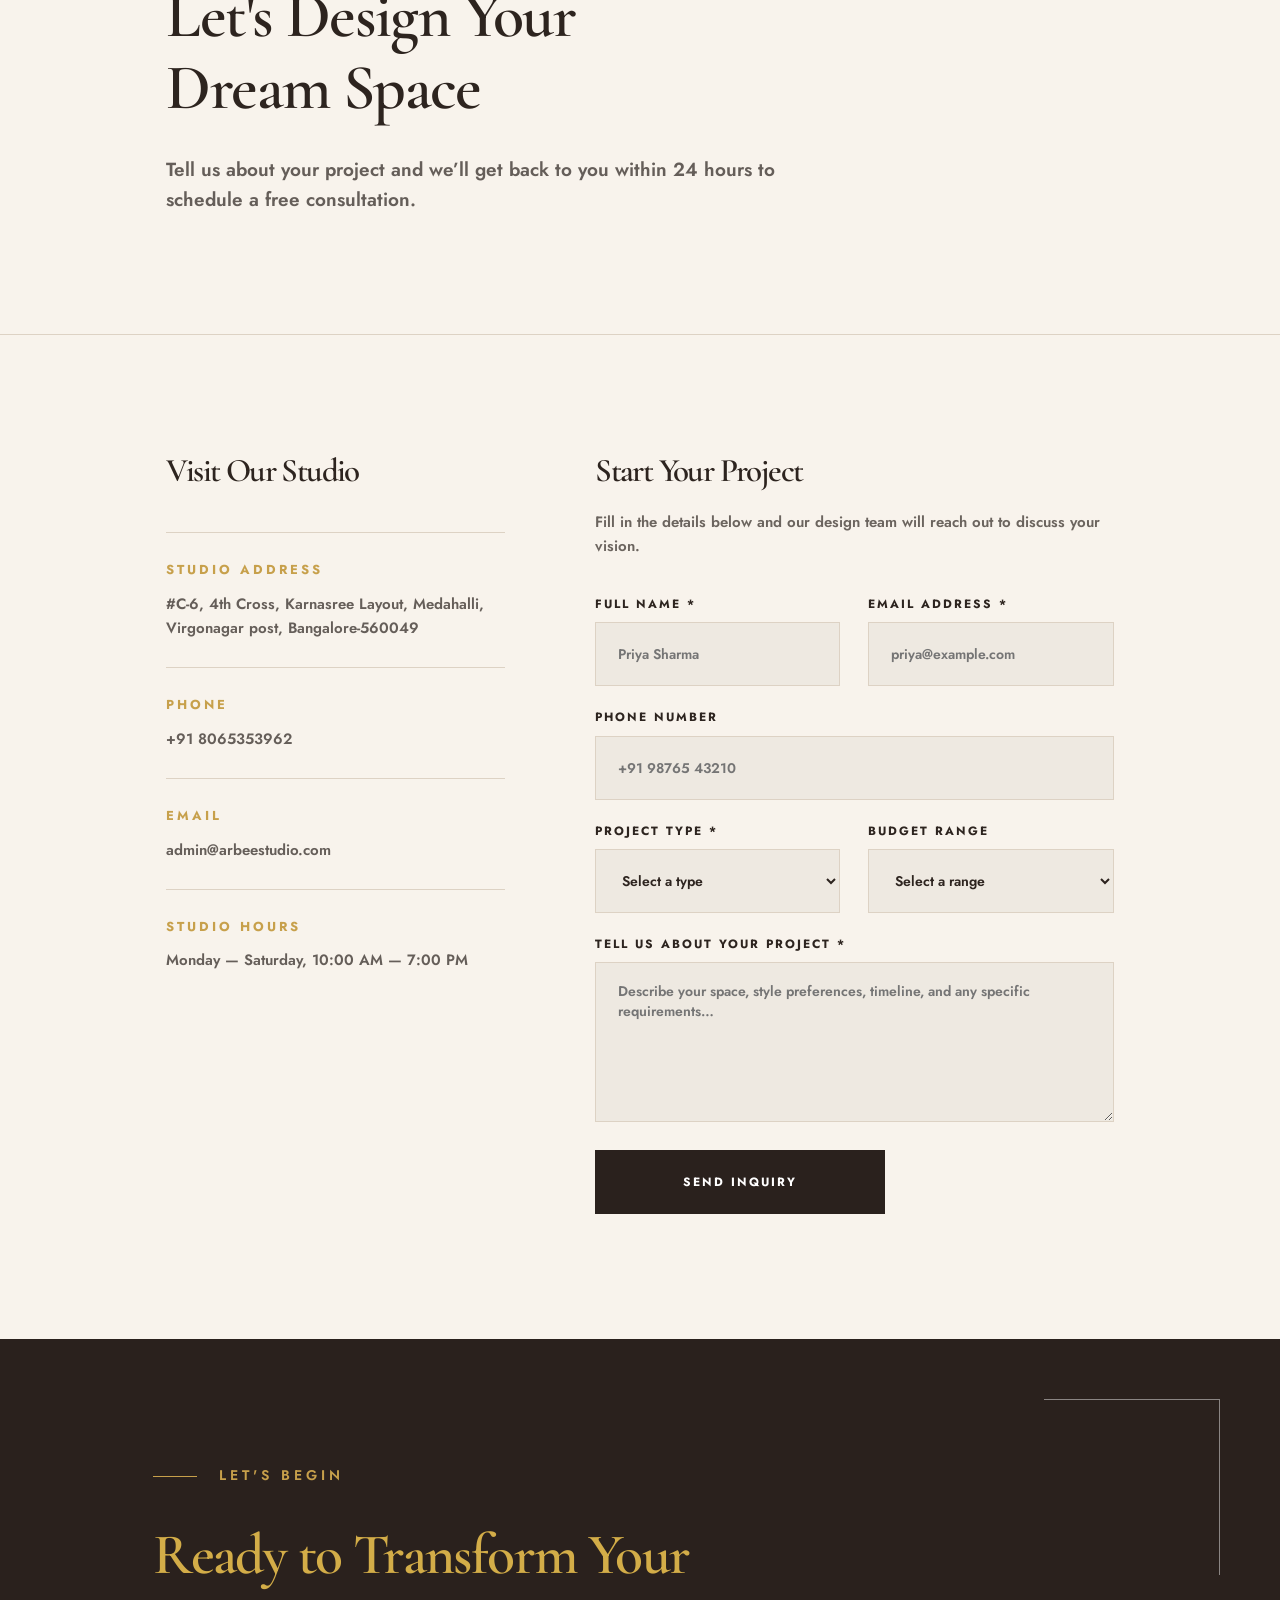
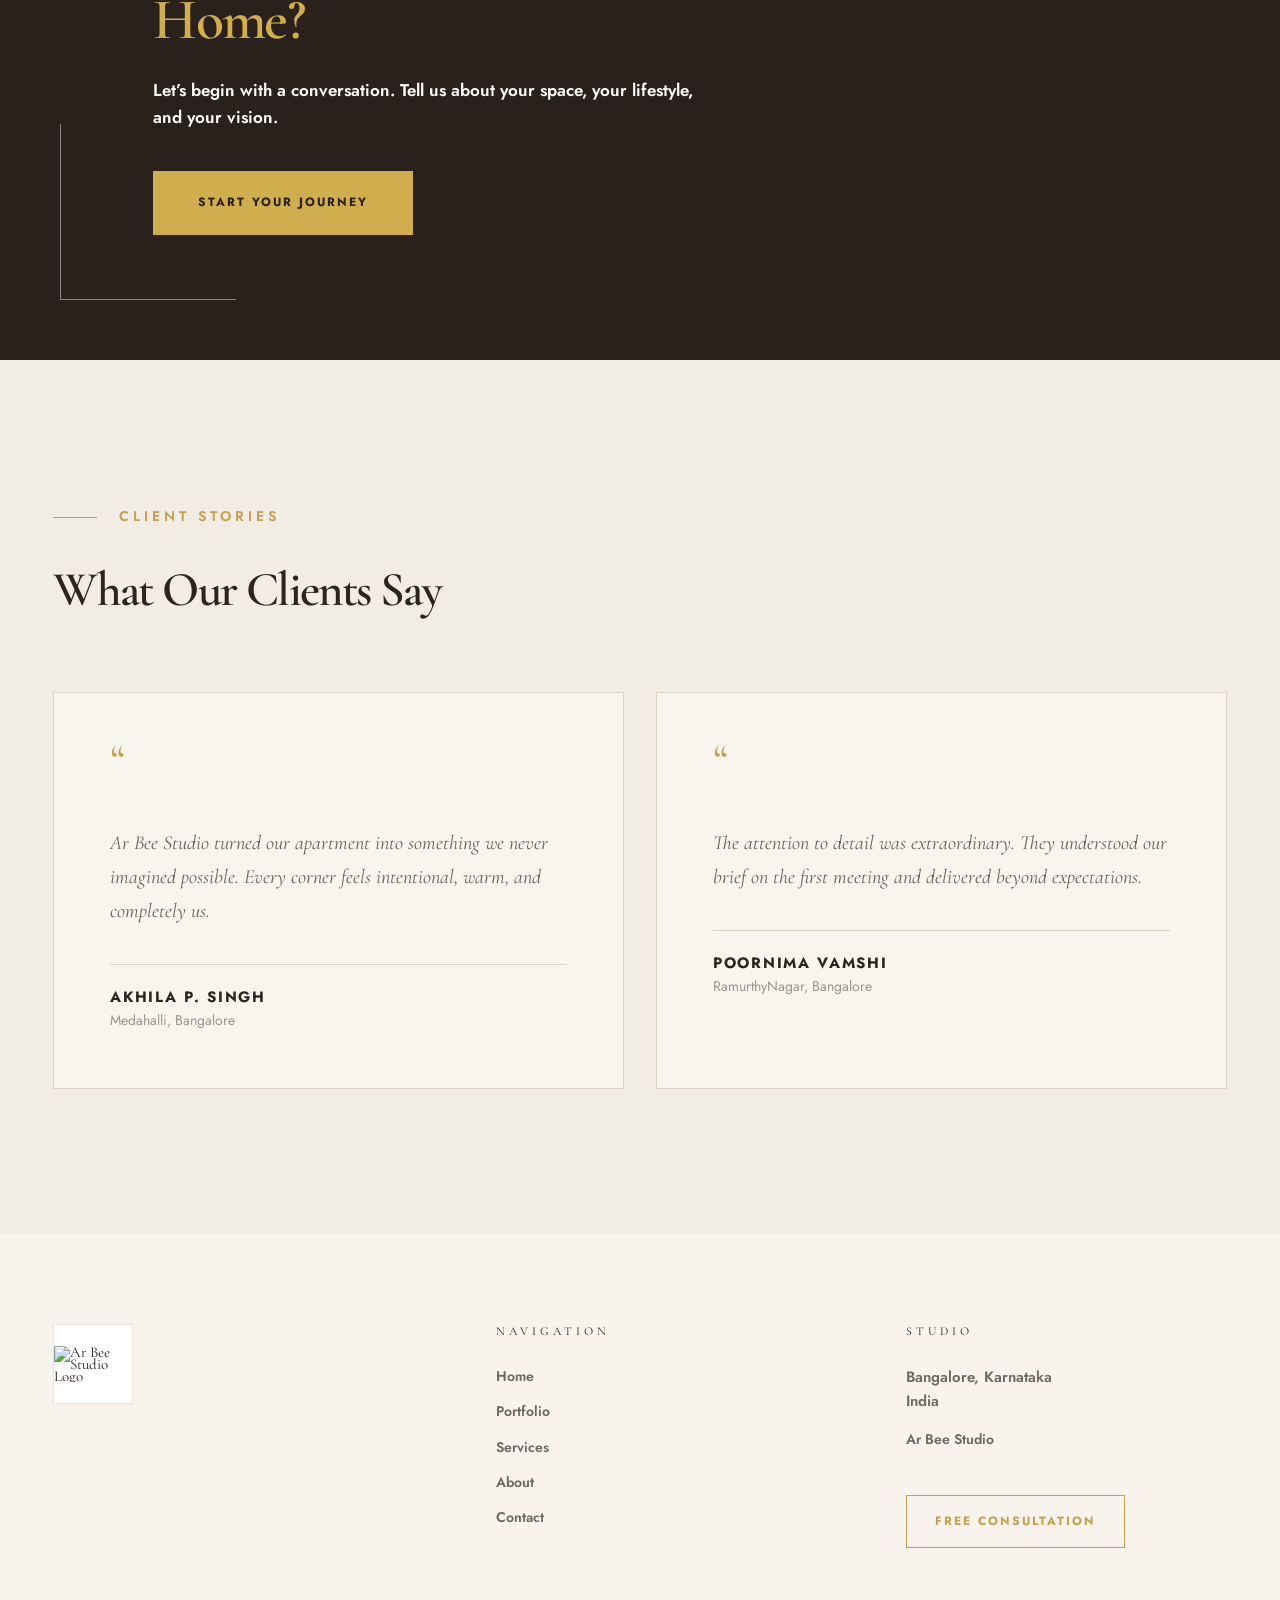
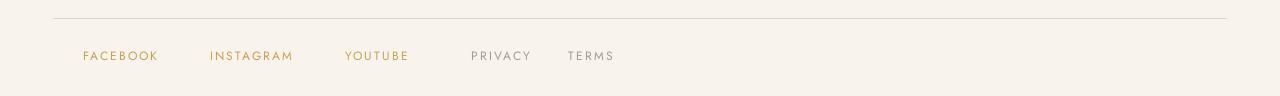
==== commit d364c8ce: "Comment out navigation links for Portfolio and Login Comment out Portfolio and Client Login links in" ====
--- a/index.html
+++ b/index.html
@@ -24,11 +24,11 @@
         <button class="menu-toggle" aria-label="Open menu" aria-expanded="false">☰</button>
         <nav class="main-nav" aria-label="Main navigation">
             <a class="active" href="#top">Home</a>
-            <a href="portfolio.html">Portfolio</a>
+            <!-- <a href="portfolio.html">Portfolio</a> -->
             <a href="#services">Services</a>
             <a href="#about">About</a>
             <a href="#contact">Contact</a>
-                    <a href="login.html">Client Login</a>
+                    <!-- <a href="login.html">Client Login</a> -->
 </nav>
         <a class="button button-outline header-cta" href="#contact">Free Consultation</a>
     </header>
@@ -371,7 +371,7 @@
 ${message}`;
 
         const whatsappURL =
-            "https://wa.me/918065353962?text=" +
+            "https://wa.me/917204321362?text=" +
             encodeURIComponent(whatsappMessage);
 
         window.open(whatsappURL, "_blank");
